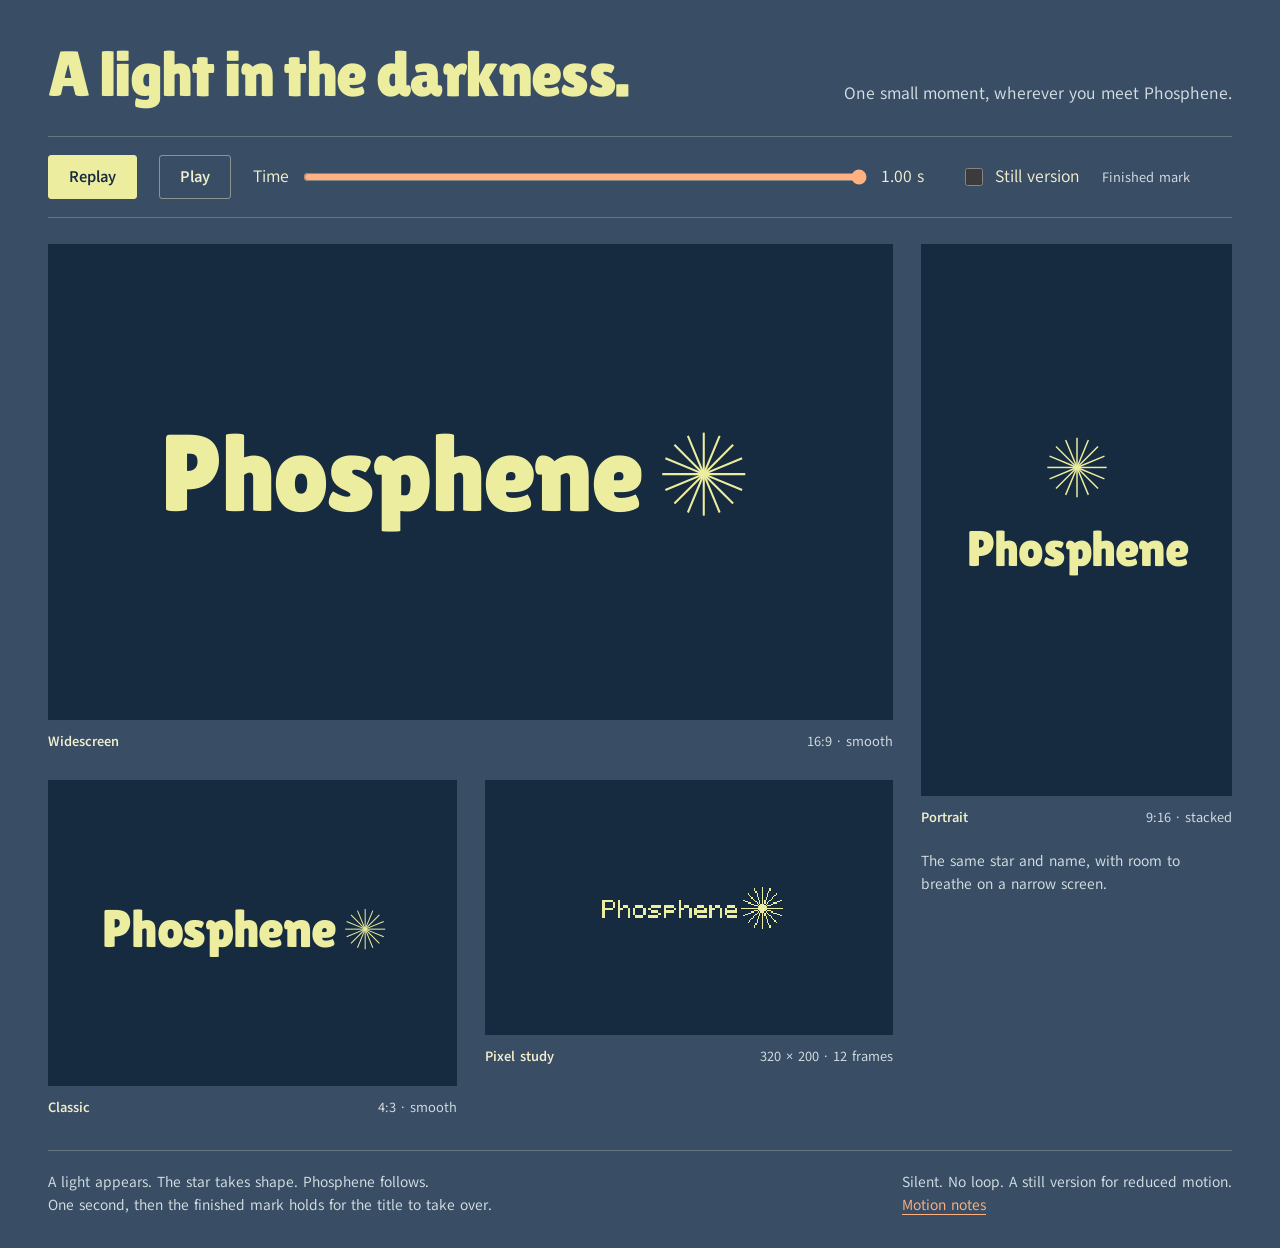
==== prototypes/ident/index.html @ 21cc8f66 "Preview the Phosphene ident across screen shapes" ====
<!doctype html>
<html lang="en"><head><meta charset="utf-8"><meta name="viewport" content="width=device-width, initial-scale=1"><meta name="robots" content="noindex"><title>Phosphene — a light in the darkness</title><link rel="icon" href="../../public/assets/favicon.svg" type="image/svg+xml"><link rel="stylesheet" href="ident.css"><script src="ident.js" defer></script></head>
<body><main>
<header><h1>A light in the darkness.</h1><p>One small moment, wherever you meet Phosphene.</p></header>
<div class="controls" hidden>
<button id="replay" type="button">Replay</button><button id="pause" class="secondary" type="button">Play</button>
<label class="scrubber" for="timeline"><span>Time</span><input id="timeline" type="range" min="0" max="1000" step="10" value="1000"><output id="time" for="timeline">1.00 s</output></label>
<label class="still-control"><input id="still" type="checkbox">Still version</label><span id="status" class="status" role="status">Ready</span></div>
<div class="board">
<figure class="widescreen"><div class="stage"><svg class="ident" viewBox="0 0 520 200" role="img" aria-label="Phosphene"><g transform="translate(449 94) scale(2.1)"><circle class="seed" r="1.8"/><g class="rays"><line x1="0" y1="0" x2="16.000" y2="0.000" pathLength="1"/><line x1="0" y1="0" x2="14.782" y2="6.123" pathLength="1"/><line x1="0" y1="0" x2="11.314" y2="11.314" pathLength="1"/><line x1="0" y1="0" x2="6.123" y2="14.782" pathLength="1"/><line x1="0" y1="0" x2="0.000" y2="16.000" pathLength="1"/><line x1="0" y1="0" x2="-6.123" y2="14.782" pathLength="1"/><line x1="0" y1="0" x2="-11.314" y2="11.314" pathLength="1"/><line x1="0" y1="0" x2="-14.782" y2="6.123" pathLength="1"/><line x1="0" y1="0" x2="-16.000" y2="0.000" pathLength="1"/><line x1="0" y1="0" x2="-14.782" y2="-6.123" pathLength="1"/><line x1="0" y1="0" x2="-11.314" y2="-11.314" pathLength="1"/><line x1="0" y1="0" x2="-6.123" y2="-14.782" pathLength="1"/><line x1="0" y1="0" x2="-0.000" y2="-16.000" pathLength="1"/><line x1="0" y1="0" x2="6.123" y2="-14.782" pathLength="1"/><line x1="0" y1="0" x2="11.314" y2="-11.314" pathLength="1"/><line x1="0" y1="0" x2="14.782" y2="-6.123" pathLength="1"/></g></g><text class="ident-name" x="204" y="124" font-size="88" text-anchor="middle">Phosphene</text></svg></div><figcaption><strong>Widescreen</strong><span>16:9 · smooth</span></figcaption></figure>
<figure class="portrait"><div class="stage"><svg class="ident" viewBox="0 0 320 260" role="img" aria-label="Phosphene"><g transform="translate(160 66) scale(2.25)"><circle class="seed" r="1.8"/><g class="rays"><line x1="0" y1="0" x2="16.000" y2="0.000" pathLength="1"/><line x1="0" y1="0" x2="14.782" y2="6.123" pathLength="1"/><line x1="0" y1="0" x2="11.314" y2="11.314" pathLength="1"/><line x1="0" y1="0" x2="6.123" y2="14.782" pathLength="1"/><line x1="0" y1="0" x2="0.000" y2="16.000" pathLength="1"/><line x1="0" y1="0" x2="-6.123" y2="14.782" pathLength="1"/><line x1="0" y1="0" x2="-11.314" y2="11.314" pathLength="1"/><line x1="0" y1="0" x2="-14.782" y2="6.123" pathLength="1"/><line x1="0" y1="0" x2="-16.000" y2="0.000" pathLength="1"/><line x1="0" y1="0" x2="-14.782" y2="-6.123" pathLength="1"/><line x1="0" y1="0" x2="-11.314" y2="-11.314" pathLength="1"/><line x1="0" y1="0" x2="-6.123" y2="-14.782" pathLength="1"/><line x1="0" y1="0" x2="-0.000" y2="-16.000" pathLength="1"/><line x1="0" y1="0" x2="6.123" y2="-14.782" pathLength="1"/><line x1="0" y1="0" x2="11.314" y2="-11.314" pathLength="1"/><line x1="0" y1="0" x2="14.782" y2="-6.123" pathLength="1"/></g></g><text class="ident-name" x="160" y="186" font-size="61" text-anchor="middle">Phosphene</text></svg></div><figcaption><strong>Portrait</strong><span>9:16 · stacked</span></figcaption><p>The same star and name, with room to breathe on a narrow screen.</p></figure>
<figure class="classic"><div class="stage"><svg class="ident" viewBox="0 0 520 200" role="img" aria-label="Phosphene"><g transform="translate(449 94) scale(2.1)"><circle class="seed" r="1.8"/><g class="rays"><line x1="0" y1="0" x2="16.000" y2="0.000" pathLength="1"/><line x1="0" y1="0" x2="14.782" y2="6.123" pathLength="1"/><line x1="0" y1="0" x2="11.314" y2="11.314" pathLength="1"/><line x1="0" y1="0" x2="6.123" y2="14.782" pathLength="1"/><line x1="0" y1="0" x2="0.000" y2="16.000" pathLength="1"/><line x1="0" y1="0" x2="-6.123" y2="14.782" pathLength="1"/><line x1="0" y1="0" x2="-11.314" y2="11.314" pathLength="1"/><line x1="0" y1="0" x2="-14.782" y2="6.123" pathLength="1"/><line x1="0" y1="0" x2="-16.000" y2="0.000" pathLength="1"/><line x1="0" y1="0" x2="-14.782" y2="-6.123" pathLength="1"/><line x1="0" y1="0" x2="-11.314" y2="-11.314" pathLength="1"/><line x1="0" y1="0" x2="-6.123" y2="-14.782" pathLength="1"/><line x1="0" y1="0" x2="-0.000" y2="-16.000" pathLength="1"/><line x1="0" y1="0" x2="6.123" y2="-14.782" pathLength="1"/><line x1="0" y1="0" x2="11.314" y2="-11.314" pathLength="1"/><line x1="0" y1="0" x2="14.782" y2="-6.123" pathLength="1"/></g></g><text class="ident-name" x="204" y="124" font-size="88" text-anchor="middle">Phosphene</text></svg></div><figcaption><strong>Classic</strong><span>4:3 · smooth</span></figcaption></figure>
<figure class="pixel"><div class="stage"><svg class="pixel-fallback" viewBox="0 0 320 200" role="img" aria-label="Phosphene, pixel lettering study"><g fill="#eced9f"><rect x="92" y="94" width="2" height="2"/><rect x="94" y="94" width="2" height="2"/><rect x="96" y="94" width="2" height="2"/><rect x="98" y="94" width="2" height="2"/><rect x="92" y="96" width="2" height="2"/><rect x="100" y="96" width="2" height="2"/><rect x="92" y="98" width="2" height="2"/><rect x="100" y="98" width="2" height="2"/><rect x="92" y="100" width="2" height="2"/><rect x="94" y="100" width="2" height="2"/><rect x="96" y="100" width="2" height="2"/><rect x="98" y="100" width="2" height="2"/><rect x="92" y="102" width="2" height="2"/><rect x="92" y="104" width="2" height="2"/><rect x="92" y="106" width="2" height="2"/><rect x="104" y="94" width="2" height="2"/><rect x="104" y="96" width="2" height="2"/><rect x="104" y="98" width="2" height="2"/><rect x="108" y="98" width="2" height="2"/><rect x="110" y="98" width="2" height="2"/><rect x="104" y="100" width="2" height="2"/><rect x="106" y="100" width="2" height="2"/><rect x="112" y="100" width="2" height="2"/><rect x="104" y="102" width="2" height="2"/><rect x="112" y="102" width="2" height="2"/><rect x="104" y="104" width="2" height="2"/><rect x="112" y="104" width="2" height="2"/><rect x="104" y="106" width="2" height="2"/><rect x="112" y="106" width="2" height="2"/><rect x="118" y="98" width="2" height="2"/><rect x="120" y="98" width="2" height="2"/><rect x="122" y="98" width="2" height="2"/><rect x="116" y="100" width="2" height="2"/><rect x="124" y="100" width="2" height="2"/><rect x="116" y="102" width="2" height="2"/><rect x="124" y="102" width="2" height="2"/><rect x="116" y="104" width="2" height="2"/><rect x="124" y="104" width="2" height="2"/><rect x="118" y="106" width="2" height="2"/><rect x="120" y="106" width="2" height="2"/><rect x="122" y="106" width="2" height="2"/><rect x="130" y="98" width="2" height="2"/><rect x="132" y="98" width="2" height="2"/><rect x="134" y="98" width="2" height="2"/><rect x="136" y="98" width="2" height="2"/><rect x="128" y="100" width="2" height="2"/><rect x="130" y="102" width="2" height="2"/><rect x="132" y="102" width="2" height="2"/><rect x="134" y="102" width="2" height="2"/><rect x="136" y="104" width="2" height="2"/><rect x="128" y="106" width="2" height="2"/><rect x="130" y="106" width="2" height="2"/><rect x="132" y="106" width="2" height="2"/><rect x="134" y="106" width="2" height="2"/><rect x="140" y="98" width="2" height="2"/><rect x="142" y="98" width="2" height="2"/><rect x="144" y="98" width="2" height="2"/><rect x="146" y="98" width="2" height="2"/><rect x="140" y="100" width="2" height="2"/><rect x="148" y="100" width="2" height="2"/><rect x="140" y="102" width="2" height="2"/><rect x="142" y="102" width="2" height="2"/><rect x="144" y="102" width="2" height="2"/><rect x="146" y="102" width="2" height="2"/><rect x="140" y="104" width="2" height="2"/><rect x="140" y="106" width="2" height="2"/><rect x="152" y="94" width="2" height="2"/><rect x="152" y="96" width="2" height="2"/><rect x="152" y="98" width="2" height="2"/><rect x="156" y="98" width="2" height="2"/><rect x="158" y="98" width="2" height="2"/><rect x="152" y="100" width="2" height="2"/><rect x="154" y="100" width="2" height="2"/><rect x="160" y="100" width="2" height="2"/><rect x="152" y="102" width="2" height="2"/><rect x="160" y="102" width="2" height="2"/><rect x="152" y="104" width="2" height="2"/><rect x="160" y="104" width="2" height="2"/><rect x="152" y="106" width="2" height="2"/><rect x="160" y="106" width="2" height="2"/><rect x="166" y="98" width="2" height="2"/><rect x="168" y="98" width="2" height="2"/><rect x="170" y="98" width="2" height="2"/><rect x="164" y="100" width="2" height="2"/><rect x="172" y="100" width="2" height="2"/><rect x="164" y="102" width="2" height="2"/><rect x="166" y="102" width="2" height="2"/><rect x="168" y="102" width="2" height="2"/><rect x="170" y="102" width="2" height="2"/><rect x="172" y="102" width="2" height="2"/><rect x="164" y="104" width="2" height="2"/><rect x="166" y="106" width="2" height="2"/><rect x="168" y="106" width="2" height="2"/><rect x="170" y="106" width="2" height="2"/><rect x="172" y="106" width="2" height="2"/><rect x="176" y="98" width="2" height="2"/><rect x="180" y="98" width="2" height="2"/><rect x="182" y="98" width="2" height="2"/><rect x="176" y="100" width="2" height="2"/><rect x="178" y="100" width="2" height="2"/><rect x="184" y="100" width="2" height="2"/><rect x="176" y="102" width="2" height="2"/><rect x="184" y="102" width="2" height="2"/><rect x="176" y="104" width="2" height="2"/><rect x="184" y="104" width="2" height="2"/><rect x="176" y="106" width="2" height="2"/><rect x="184" y="106" width="2" height="2"/><rect x="190" y="98" width="2" height="2"/><rect x="192" y="98" width="2" height="2"/><rect x="194" y="98" width="2" height="2"/><rect x="188" y="100" width="2" height="2"/><rect x="196" y="100" width="2" height="2"/><rect x="188" y="102" width="2" height="2"/><rect x="190" y="102" width="2" height="2"/><rect x="192" y="102" width="2" height="2"/><rect x="194" y="102" width="2" height="2"/><rect x="196" y="102" width="2" height="2"/><rect x="188" y="104" width="2" height="2"/><rect x="190" y="106" width="2" height="2"/><rect x="192" y="106" width="2" height="2"/><rect x="194" y="106" width="2" height="2"/><rect x="196" y="106" width="2" height="2"/></g><g transform="translate(217 100)" stroke="#eced9f"><line x1="0" y1="0" x2="16.000" y2="0.000" pathLength="1"/><line x1="0" y1="0" x2="14.782" y2="6.123" pathLength="1"/><line x1="0" y1="0" x2="11.314" y2="11.314" pathLength="1"/><line x1="0" y1="0" x2="6.123" y2="14.782" pathLength="1"/><line x1="0" y1="0" x2="0.000" y2="16.000" pathLength="1"/><line x1="0" y1="0" x2="-6.123" y2="14.782" pathLength="1"/><line x1="0" y1="0" x2="-11.314" y2="11.314" pathLength="1"/><line x1="0" y1="0" x2="-14.782" y2="6.123" pathLength="1"/><line x1="0" y1="0" x2="-16.000" y2="0.000" pathLength="1"/><line x1="0" y1="0" x2="-14.782" y2="-6.123" pathLength="1"/><line x1="0" y1="0" x2="-11.314" y2="-11.314" pathLength="1"/><line x1="0" y1="0" x2="-6.123" y2="-14.782" pathLength="1"/><line x1="0" y1="0" x2="-0.000" y2="-16.000" pathLength="1"/><line x1="0" y1="0" x2="6.123" y2="-14.782" pathLength="1"/><line x1="0" y1="0" x2="11.314" y2="-11.314" pathLength="1"/><line x1="0" y1="0" x2="14.782" y2="-6.123" pathLength="1"/></g></svg><canvas id="pixel" width="320" height="200" role="img" aria-label="Phosphene, pixel animation study" hidden></canvas></div><figcaption><strong>Pixel study</strong><span>320 × 200 · 12 frames</span></figcaption></figure>
</div>
<footer><p>A light appears. The star takes shape. Phosphene follows.<br>One second, then the finished mark holds for the title to take over.</p><p>Silent. No loop. A still version for reduced motion.<br><a href="README.md">Motion notes</a></p></footer>
</main></body></html>
---- prototypes/ident/ident.css ----
@font-face { font-family: Lilita; src: url('../../public/assets/fonts/LilitaOne-Regular.woff2') format('woff2'); font-display: swap; }
@font-face { font-family: Akatab; src: url('../../public/assets/fonts/Akatab-Regular.woff2') format('woff2'); font-display: swap; }
@font-face { font-family: Akatab; src: url('../../public/assets/fonts/Akatab-Bold.woff2') format('woff2'); font-weight: 700; font-display: swap; }
:root { color-scheme: dark; font: 17px/1.5 Akatab, sans-serif; background: #394e65; color: #f1efce; --citron: #eced9f; --ink: #162a40; --muted: #d6dfe3; scrollbar-color: #a3b1b8 #394e65; }
* { box-sizing: border-box; }
body { margin: 0; }
main { max-width: 1480px; margin: auto; padding: 42px 48px 32px; }
::selection { color: var(--ink); background: var(--citron); }
:focus-visible { outline: 3px solid #ffb181; outline-offset: 5px; }
[hidden] { display: none !important; }
header { display: flex; justify-content: space-between; align-items: end; gap: 32px; margin-bottom: 30px; }
h1 { font: clamp(38px, 5vw, 66px)/1 Lilita, sans-serif; letter-spacing: -.025em; color: var(--citron); margin: 0; }
header p { max-width: 390px; margin: 0; color: var(--muted); }
.controls { display: flex; flex-wrap: wrap; align-items: center; gap: 12px 22px; padding: 16px 0; border-block: 1px solid #f1efce40; margin-bottom: 26px; }
button { font: 700 16px Akatab, sans-serif; color: var(--ink); background: var(--citron); border: 1px solid var(--citron); border-radius: 3px; padding: 10px 20px; min-height: 44px; cursor: pointer; }
button.secondary { background: transparent; color: #f1efce; border-color: #f1efce70; }
button:hover { background: #f1efce; color: var(--ink); }
button:disabled { opacity: .55; cursor: default; }
.scrubber { display: flex; align-items: center; gap: 12px; flex: 1 1 220px; }
input { accent-color: #ffb181; }
input[type=range] { width: 100%; min-width: 80px; min-height: 44px; cursor: pointer; }
output { min-width: 58px; font-variant-numeric: tabular-nums; }
.still-control { display: flex; align-items: center; gap: 9px; min-height: 44px; cursor: pointer; }
.still-control input { width: 18px; height: 18px; }
.status { color: var(--muted); min-width: 130px; font-size: 14px; }
.board { display: grid; grid-template-columns: 1fr 1fr .76fr; gap: 28px; align-items: start; }
figure { margin: 0; min-width: 0; }
.widescreen { grid-column: 1 / 3; }
.portrait { grid-column: 3; grid-row: 1 / 3; }
.stage { display: grid; place-items: center; position: relative; background: var(--ink); overflow: hidden; aspect-ratio: 16/9; }
.portrait .stage { aspect-ratio: 9/16; }
.classic .stage { aspect-ratio: 4/3; }
.pixel .stage { aspect-ratio: 8/5; }
.ident { width: 76%; max-height: 70%; color: var(--citron); overflow: visible; }
.portrait .ident { width: 85%; }
.ident text { font-family: Lilita, sans-serif; fill: currentColor; letter-spacing: -.025em; }
.rays { fill: none; stroke: currentColor; stroke-width: .8; }
.seed { fill: currentColor; opacity: 0; }
canvas, .pixel-fallback { display: block; width: 100%; height: 100%; image-rendering: pixelated; }
figcaption { display: flex; justify-content: space-between; gap: 14px; padding-top: 11px; font-size: 14px; color: var(--muted); }
figcaption strong { color: #f1efce; font-weight: 700; }
.portrait p { font-size: 15px; color: var(--muted); margin: 22px 0 0; }
footer { border-top: 1px solid #f1efce40; margin-top: 32px; padding-top: 20px; display: flex; justify-content: space-between; gap: 28px; color: var(--muted); font-size: 15px; }
footer p { max-width: 65ch; margin: 0; }
footer a { color: #ffb181; text-underline-offset: .25em; }
@media (max-width: 850px) { main { padding: 28px 24px; } header { display: block; } header p { margin-top: 16px; } .board { gap: 24px; grid-template-columns: 1fr 1fr; } .widescreen { grid-column: 1; } .portrait { grid-column: 2; grid-row: 1 / 3; } .classic { grid-column: 1; } .pixel { grid-column: 1 / 3; max-width: 480px; width: 100%; } footer { display: block; } footer p + p { margin-top: 12px; } }
@media (max-width: 520px) { main { padding: 26px 20px; } .board { grid-template-columns: 1fr; gap: 30px; } .board figure { grid-column: auto; grid-row: auto; } .portrait { max-width: 280px; width: 100%; justify-self: center; } .controls { gap: 10px 16px; } .scrubber { flex-basis: 100%; } .status { min-width: 0; } }
@media (prefers-reduced-motion: reduce) { *, *::before, *::after { scroll-behavior: auto !important; } }
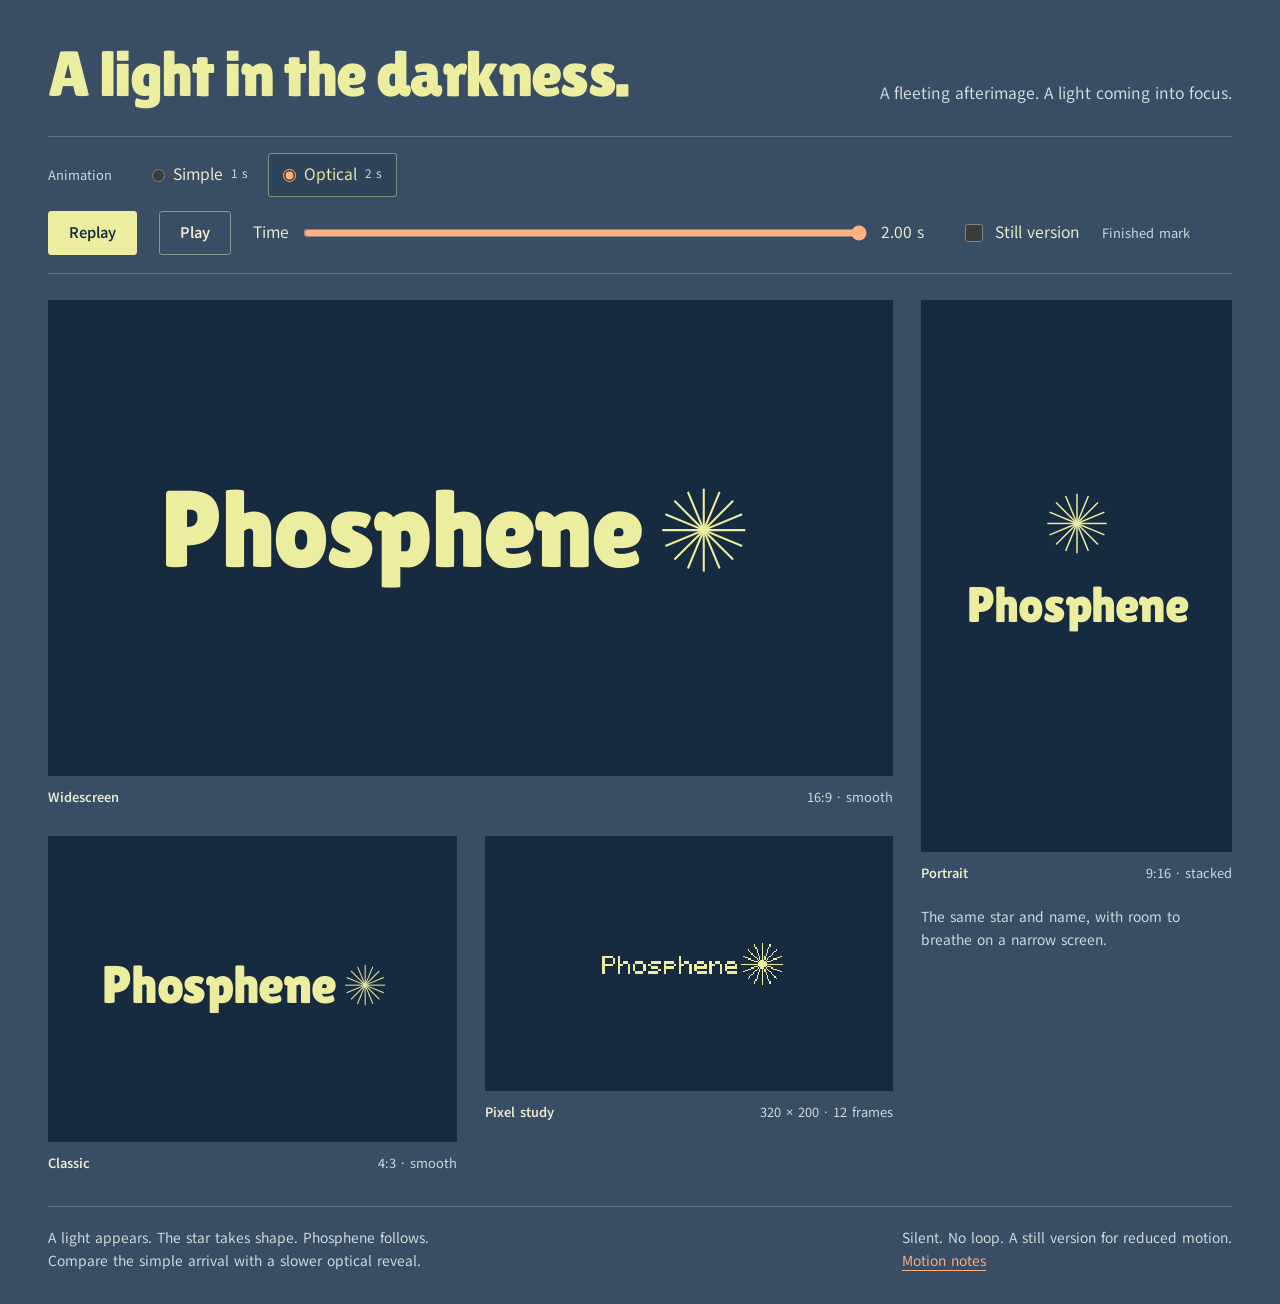
==== commit 7a2e1559: "Add an optical light reveal to the Phosphene ident" ====
--- a/prototypes/ident/index.html
+++ b/prototypes/ident/index.html
@@ -1,10 +1,11 @@
 <!doctype html>
 <html lang="en"><head><meta charset="utf-8"><meta name="viewport" content="width=device-width, initial-scale=1"><meta name="robots" content="noindex"><title>Phosphene — a light in the darkness</title><link rel="icon" href="../../public/assets/favicon.svg" type="image/svg+xml"><link rel="stylesheet" href="ident.css"><script src="ident.js" defer></script></head>
 <body><main>
-<header><h1>A light in the darkness.</h1><p>One small moment, wherever you meet Phosphene.</p></header>
+<header><h1>A light in the darkness.</h1><p>A fleeting afterimage. A light coming into focus.</p></header>
 <div class="controls" hidden>
+<fieldset class="variants"><legend>Animation</legend><label><input type="radio" name="variant" value="simple">Simple <small>1 s</small></label><label><input type="radio" name="variant" value="optical" checked>Optical <small>2 s</small></label></fieldset>
 <button id="replay" type="button">Replay</button><button id="pause" class="secondary" type="button">Play</button>
-<label class="scrubber" for="timeline"><span>Time</span><input id="timeline" type="range" min="0" max="1000" step="10" value="1000"><output id="time" for="timeline">1.00 s</output></label>
+<label class="scrubber" for="timeline"><span>Time</span><input id="timeline" type="range" min="0" max="2000" step="10" value="2000"><output id="time" for="timeline">2.00 s</output></label>
 <label class="still-control"><input id="still" type="checkbox">Still version</label><span id="status" class="status" role="status">Ready</span></div>
 <div class="board">
 <figure class="widescreen"><div class="stage"><svg class="ident" viewBox="0 0 520 200" role="img" aria-label="Phosphene"><g transform="translate(449 94) scale(2.1)"><circle class="seed" r="1.8"/><g class="rays"><line x1="0" y1="0" x2="16.000" y2="0.000" pathLength="1"/><line x1="0" y1="0" x2="14.782" y2="6.123" pathLength="1"/><line x1="0" y1="0" x2="11.314" y2="11.314" pathLength="1"/><line x1="0" y1="0" x2="6.123" y2="14.782" pathLength="1"/><line x1="0" y1="0" x2="0.000" y2="16.000" pathLength="1"/><line x1="0" y1="0" x2="-6.123" y2="14.782" pathLength="1"/><line x1="0" y1="0" x2="-11.314" y2="11.314" pathLength="1"/><line x1="0" y1="0" x2="-14.782" y2="6.123" pathLength="1"/><line x1="0" y1="0" x2="-16.000" y2="0.000" pathLength="1"/><line x1="0" y1="0" x2="-14.782" y2="-6.123" pathLength="1"/><line x1="0" y1="0" x2="-11.314" y2="-11.314" pathLength="1"/><line x1="0" y1="0" x2="-6.123" y2="-14.782" pathLength="1"/><line x1="0" y1="0" x2="-0.000" y2="-16.000" pathLength="1"/><line x1="0" y1="0" x2="6.123" y2="-14.782" pathLength="1"/><line x1="0" y1="0" x2="11.314" y2="-11.314" pathLength="1"/><line x1="0" y1="0" x2="14.782" y2="-6.123" pathLength="1"/></g></g><text class="ident-name" x="204" y="124" font-size="88" text-anchor="middle">Phosphene</text></svg></div><figcaption><strong>Widescreen</strong><span>16:9 · smooth</span></figcaption></figure>
@@ -12,5 +13,5 @@
 <figure class="classic"><div class="stage"><svg class="ident" viewBox="0 0 520 200" role="img" aria-label="Phosphene"><g transform="translate(449 94) scale(2.1)"><circle class="seed" r="1.8"/><g class="rays"><line x1="0" y1="0" x2="16.000" y2="0.000" pathLength="1"/><line x1="0" y1="0" x2="14.782" y2="6.123" pathLength="1"/><line x1="0" y1="0" x2="11.314" y2="11.314" pathLength="1"/><line x1="0" y1="0" x2="6.123" y2="14.782" pathLength="1"/><line x1="0" y1="0" x2="0.000" y2="16.000" pathLength="1"/><line x1="0" y1="0" x2="-6.123" y2="14.782" pathLength="1"/><line x1="0" y1="0" x2="-11.314" y2="11.314" pathLength="1"/><line x1="0" y1="0" x2="-14.782" y2="6.123" pathLength="1"/><line x1="0" y1="0" x2="-16.000" y2="0.000" pathLength="1"/><line x1="0" y1="0" x2="-14.782" y2="-6.123" pathLength="1"/><line x1="0" y1="0" x2="-11.314" y2="-11.314" pathLength="1"/><line x1="0" y1="0" x2="-6.123" y2="-14.782" pathLength="1"/><line x1="0" y1="0" x2="-0.000" y2="-16.000" pathLength="1"/><line x1="0" y1="0" x2="6.123" y2="-14.782" pathLength="1"/><line x1="0" y1="0" x2="11.314" y2="-11.314" pathLength="1"/><line x1="0" y1="0" x2="14.782" y2="-6.123" pathLength="1"/></g></g><text class="ident-name" x="204" y="124" font-size="88" text-anchor="middle">Phosphene</text></svg></div><figcaption><strong>Classic</strong><span>4:3 · smooth</span></figcaption></figure>
 <figure class="pixel"><div class="stage"><svg class="pixel-fallback" viewBox="0 0 320 200" role="img" aria-label="Phosphene, pixel lettering study"><g fill="#eced9f"><rect x="92" y="94" width="2" height="2"/><rect x="94" y="94" width="2" height="2"/><rect x="96" y="94" width="2" height="2"/><rect x="98" y="94" width="2" height="2"/><rect x="92" y="96" width="2" height="2"/><rect x="100" y="96" width="2" height="2"/><rect x="92" y="98" width="2" height="2"/><rect x="100" y="98" width="2" height="2"/><rect x="92" y="100" width="2" height="2"/><rect x="94" y="100" width="2" height="2"/><rect x="96" y="100" width="2" height="2"/><rect x="98" y="100" width="2" height="2"/><rect x="92" y="102" width="2" height="2"/><rect x="92" y="104" width="2" height="2"/><rect x="92" y="106" width="2" height="2"/><rect x="104" y="94" width="2" height="2"/><rect x="104" y="96" width="2" height="2"/><rect x="104" y="98" width="2" height="2"/><rect x="108" y="98" width="2" height="2"/><rect x="110" y="98" width="2" height="2"/><rect x="104" y="100" width="2" height="2"/><rect x="106" y="100" width="2" height="2"/><rect x="112" y="100" width="2" height="2"/><rect x="104" y="102" width="2" height="2"/><rect x="112" y="102" width="2" height="2"/><rect x="104" y="104" width="2" height="2"/><rect x="112" y="104" width="2" height="2"/><rect x="104" y="106" width="2" height="2"/><rect x="112" y="106" width="2" height="2"/><rect x="118" y="98" width="2" height="2"/><rect x="120" y="98" width="2" height="2"/><rect x="122" y="98" width="2" height="2"/><rect x="116" y="100" width="2" height="2"/><rect x="124" y="100" width="2" height="2"/><rect x="116" y="102" width="2" height="2"/><rect x="124" y="102" width="2" height="2"/><rect x="116" y="104" width="2" height="2"/><rect x="124" y="104" width="2" height="2"/><rect x="118" y="106" width="2" height="2"/><rect x="120" y="106" width="2" height="2"/><rect x="122" y="106" width="2" height="2"/><rect x="130" y="98" width="2" height="2"/><rect x="132" y="98" width="2" height="2"/><rect x="134" y="98" width="2" height="2"/><rect x="136" y="98" width="2" height="2"/><rect x="128" y="100" width="2" height="2"/><rect x="130" y="102" width="2" height="2"/><rect x="132" y="102" width="2" height="2"/><rect x="134" y="102" width="2" height="2"/><rect x="136" y="104" width="2" height="2"/><rect x="128" y="106" width="2" height="2"/><rect x="130" y="106" width="2" height="2"/><rect x="132" y="106" width="2" height="2"/><rect x="134" y="106" width="2" height="2"/><rect x="140" y="98" width="2" height="2"/><rect x="142" y="98" width="2" height="2"/><rect x="144" y="98" width="2" height="2"/><rect x="146" y="98" width="2" height="2"/><rect x="140" y="100" width="2" height="2"/><rect x="148" y="100" width="2" height="2"/><rect x="140" y="102" width="2" height="2"/><rect x="142" y="102" width="2" height="2"/><rect x="144" y="102" width="2" height="2"/><rect x="146" y="102" width="2" height="2"/><rect x="140" y="104" width="2" height="2"/><rect x="140" y="106" width="2" height="2"/><rect x="152" y="94" width="2" height="2"/><rect x="152" y="96" width="2" height="2"/><rect x="152" y="98" width="2" height="2"/><rect x="156" y="98" width="2" height="2"/><rect x="158" y="98" width="2" height="2"/><rect x="152" y="100" width="2" height="2"/><rect x="154" y="100" width="2" height="2"/><rect x="160" y="100" width="2" height="2"/><rect x="152" y="102" width="2" height="2"/><rect x="160" y="102" width="2" height="2"/><rect x="152" y="104" width="2" height="2"/><rect x="160" y="104" width="2" height="2"/><rect x="152" y="106" width="2" height="2"/><rect x="160" y="106" width="2" height="2"/><rect x="166" y="98" width="2" height="2"/><rect x="168" y="98" width="2" height="2"/><rect x="170" y="98" width="2" height="2"/><rect x="164" y="100" width="2" height="2"/><rect x="172" y="100" width="2" height="2"/><rect x="164" y="102" width="2" height="2"/><rect x="166" y="102" width="2" height="2"/><rect x="168" y="102" width="2" height="2"/><rect x="170" y="102" width="2" height="2"/><rect x="172" y="102" width="2" height="2"/><rect x="164" y="104" width="2" height="2"/><rect x="166" y="106" width="2" height="2"/><rect x="168" y="106" width="2" height="2"/><rect x="170" y="106" width="2" height="2"/><rect x="172" y="106" width="2" height="2"/><rect x="176" y="98" width="2" height="2"/><rect x="180" y="98" width="2" height="2"/><rect x="182" y="98" width="2" height="2"/><rect x="176" y="100" width="2" height="2"/><rect x="178" y="100" width="2" height="2"/><rect x="184" y="100" width="2" height="2"/><rect x="176" y="102" width="2" height="2"/><rect x="184" y="102" width="2" height="2"/><rect x="176" y="104" width="2" height="2"/><rect x="184" y="104" width="2" height="2"/><rect x="176" y="106" width="2" height="2"/><rect x="184" y="106" width="2" height="2"/><rect x="190" y="98" width="2" height="2"/><rect x="192" y="98" width="2" height="2"/><rect x="194" y="98" width="2" height="2"/><rect x="188" y="100" width="2" height="2"/><rect x="196" y="100" width="2" height="2"/><rect x="188" y="102" width="2" height="2"/><rect x="190" y="102" width="2" height="2"/><rect x="192" y="102" width="2" height="2"/><rect x="194" y="102" width="2" height="2"/><rect x="196" y="102" width="2" height="2"/><rect x="188" y="104" width="2" height="2"/><rect x="190" y="106" width="2" height="2"/><rect x="192" y="106" width="2" height="2"/><rect x="194" y="106" width="2" height="2"/><rect x="196" y="106" width="2" height="2"/></g><g transform="translate(217 100)" stroke="#eced9f"><line x1="0" y1="0" x2="16.000" y2="0.000" pathLength="1"/><line x1="0" y1="0" x2="14.782" y2="6.123" pathLength="1"/><line x1="0" y1="0" x2="11.314" y2="11.314" pathLength="1"/><line x1="0" y1="0" x2="6.123" y2="14.782" pathLength="1"/><line x1="0" y1="0" x2="0.000" y2="16.000" pathLength="1"/><line x1="0" y1="0" x2="-6.123" y2="14.782" pathLength="1"/><line x1="0" y1="0" x2="-11.314" y2="11.314" pathLength="1"/><line x1="0" y1="0" x2="-14.782" y2="6.123" pathLength="1"/><line x1="0" y1="0" x2="-16.000" y2="0.000" pathLength="1"/><line x1="0" y1="0" x2="-14.782" y2="-6.123" pathLength="1"/><line x1="0" y1="0" x2="-11.314" y2="-11.314" pathLength="1"/><line x1="0" y1="0" x2="-6.123" y2="-14.782" pathLength="1"/><line x1="0" y1="0" x2="-0.000" y2="-16.000" pathLength="1"/><line x1="0" y1="0" x2="6.123" y2="-14.782" pathLength="1"/><line x1="0" y1="0" x2="11.314" y2="-11.314" pathLength="1"/><line x1="0" y1="0" x2="14.782" y2="-6.123" pathLength="1"/></g></svg><canvas id="pixel" width="320" height="200" role="img" aria-label="Phosphene, pixel animation study" hidden></canvas></div><figcaption><strong>Pixel study</strong><span>320 × 200 · 12 frames</span></figcaption></figure>
 </div>
-<footer><p>A light appears. The star takes shape. Phosphene follows.<br>One second, then the finished mark holds for the title to take over.</p><p>Silent. No loop. A still version for reduced motion.<br><a href="README.md">Motion notes</a></p></footer>
+<footer><p>A light appears. The star takes shape. Phosphene follows.<br>Compare the simple arrival with a slower optical reveal.</p><p>Silent. No loop. A still version for reduced motion.<br><a href="README.md">Motion notes</a></p></footer>
 </main></body></html>
--- a/prototypes/ident/ident.css
+++ b/prototypes/ident/ident.css
@@ -46,3 +46,13 @@
 @media (max-width: 850px) { main { padding: 28px 24px; } header { display: block; } header p { margin-top: 16px; } .board { gap: 24px; grid-template-columns: 1fr 1fr; } .widescreen { grid-column: 1; } .portrait { grid-column: 2; grid-row: 1 / 3; } .classic { grid-column: 1; } .pixel { grid-column: 1 / 3; max-width: 480px; width: 100%; } footer { display: block; } footer p + p { margin-top: 12px; } }
 @media (max-width: 520px) { main { padding: 26px 20px; } .board { grid-template-columns: 1fr; gap: 30px; } .board figure { grid-column: auto; grid-row: auto; } .portrait { max-width: 280px; width: 100%; justify-self: center; } .controls { gap: 10px 16px; } .scrubber { flex-basis: 100%; } .status { min-width: 0; } }
 @media (prefers-reduced-motion: reduce) { *, *::before, *::after { scroll-behavior: auto !important; } }
+
+.variants { display: flex; gap: 5px; padding: 0; border: 0; margin: 0; flex: 1 0 100%; align-items: center; }
+.variants legend { float: left; margin-right: 20px; padding: 0; color: var(--muted); font-size: 14px; }
+.variants label { display: flex; align-items: center; gap: 8px; padding: 8px 14px; min-height: 44px; cursor: pointer; border: 1px solid transparent; border-radius: 3px; }
+.variants label:has(input:checked) { border-color: #eced9f70; background: #162a4040; color: var(--citron); }
+.variants small { font-size: 13px; color: var(--muted); }
+.variants input { margin: 0; }
+.optical-layer { pointer-events: none; opacity: 0; }
+@media (max-width: 520px) { .variants legend { margin-right: 8px; } .variants label { padding-inline: 8px; } }
+@media (max-width: 520px) { .variants legend { float: none; width: 100%; margin: 0 0 8px; } .variants label { white-space: nowrap; } }
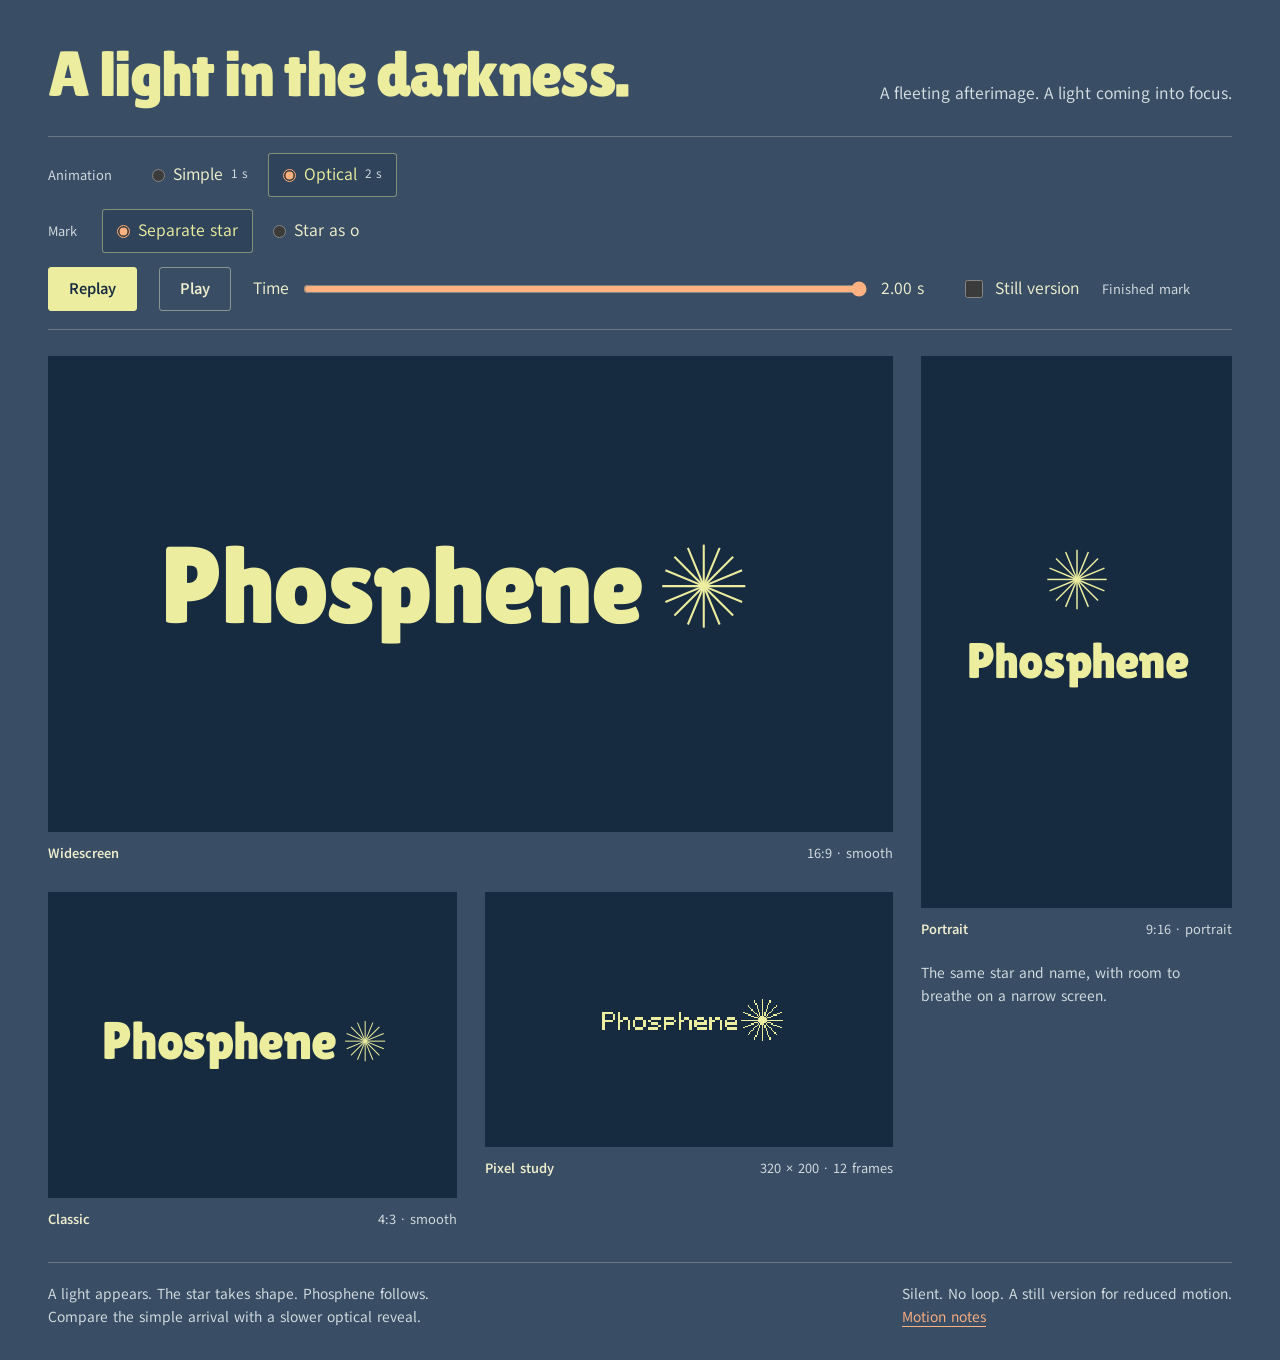
==== commit 5cc74ed4: "Preview the Phosphene star inside its wordmark" ====
--- a/prototypes/ident/index.html
+++ b/prototypes/ident/index.html
@@ -4,12 +4,13 @@
 <header><h1>A light in the darkness.</h1><p>A fleeting afterimage. A light coming into focus.</p></header>
 <div class="controls" hidden>
 <fieldset class="variants"><legend>Animation</legend><label><input type="radio" name="variant" value="simple">Simple <small>1 s</small></label><label><input type="radio" name="variant" value="optical" checked>Optical <small>2 s</small></label></fieldset>
+<fieldset class="variants treatments"><legend>Mark</legend><label><input type="radio" name="treatment" value="beside" checked>Separate star</label><label><input type="radio" name="treatment" value="letter">Star as o</label></fieldset>
 <button id="replay" type="button">Replay</button><button id="pause" class="secondary" type="button">Play</button>
 <label class="scrubber" for="timeline"><span>Time</span><input id="timeline" type="range" min="0" max="2000" step="10" value="2000"><output id="time" for="timeline">2.00 s</output></label>
 <label class="still-control"><input id="still" type="checkbox">Still version</label><span id="status" class="status" role="status">Ready</span></div>
 <div class="board">
 <figure class="widescreen"><div class="stage"><svg class="ident" viewBox="0 0 520 200" role="img" aria-label="Phosphene"><g transform="translate(449 94) scale(2.1)"><circle class="seed" r="1.8"/><g class="rays"><line x1="0" y1="0" x2="16.000" y2="0.000" pathLength="1"/><line x1="0" y1="0" x2="14.782" y2="6.123" pathLength="1"/><line x1="0" y1="0" x2="11.314" y2="11.314" pathLength="1"/><line x1="0" y1="0" x2="6.123" y2="14.782" pathLength="1"/><line x1="0" y1="0" x2="0.000" y2="16.000" pathLength="1"/><line x1="0" y1="0" x2="-6.123" y2="14.782" pathLength="1"/><line x1="0" y1="0" x2="-11.314" y2="11.314" pathLength="1"/><line x1="0" y1="0" x2="-14.782" y2="6.123" pathLength="1"/><line x1="0" y1="0" x2="-16.000" y2="0.000" pathLength="1"/><line x1="0" y1="0" x2="-14.782" y2="-6.123" pathLength="1"/><line x1="0" y1="0" x2="-11.314" y2="-11.314" pathLength="1"/><line x1="0" y1="0" x2="-6.123" y2="-14.782" pathLength="1"/><line x1="0" y1="0" x2="-0.000" y2="-16.000" pathLength="1"/><line x1="0" y1="0" x2="6.123" y2="-14.782" pathLength="1"/><line x1="0" y1="0" x2="11.314" y2="-11.314" pathLength="1"/><line x1="0" y1="0" x2="14.782" y2="-6.123" pathLength="1"/></g></g><text class="ident-name" x="204" y="124" font-size="88" text-anchor="middle">Phosphene</text></svg></div><figcaption><strong>Widescreen</strong><span>16:9 · smooth</span></figcaption></figure>
-<figure class="portrait"><div class="stage"><svg class="ident" viewBox="0 0 320 260" role="img" aria-label="Phosphene"><g transform="translate(160 66) scale(2.25)"><circle class="seed" r="1.8"/><g class="rays"><line x1="0" y1="0" x2="16.000" y2="0.000" pathLength="1"/><line x1="0" y1="0" x2="14.782" y2="6.123" pathLength="1"/><line x1="0" y1="0" x2="11.314" y2="11.314" pathLength="1"/><line x1="0" y1="0" x2="6.123" y2="14.782" pathLength="1"/><line x1="0" y1="0" x2="0.000" y2="16.000" pathLength="1"/><line x1="0" y1="0" x2="-6.123" y2="14.782" pathLength="1"/><line x1="0" y1="0" x2="-11.314" y2="11.314" pathLength="1"/><line x1="0" y1="0" x2="-14.782" y2="6.123" pathLength="1"/><line x1="0" y1="0" x2="-16.000" y2="0.000" pathLength="1"/><line x1="0" y1="0" x2="-14.782" y2="-6.123" pathLength="1"/><line x1="0" y1="0" x2="-11.314" y2="-11.314" pathLength="1"/><line x1="0" y1="0" x2="-6.123" y2="-14.782" pathLength="1"/><line x1="0" y1="0" x2="-0.000" y2="-16.000" pathLength="1"/><line x1="0" y1="0" x2="6.123" y2="-14.782" pathLength="1"/><line x1="0" y1="0" x2="11.314" y2="-11.314" pathLength="1"/><line x1="0" y1="0" x2="14.782" y2="-6.123" pathLength="1"/></g></g><text class="ident-name" x="160" y="186" font-size="61" text-anchor="middle">Phosphene</text></svg></div><figcaption><strong>Portrait</strong><span>9:16 · stacked</span></figcaption><p>The same star and name, with room to breathe on a narrow screen.</p></figure>
+<figure class="portrait"><div class="stage"><svg class="ident" viewBox="0 0 320 260" role="img" aria-label="Phosphene"><g transform="translate(160 66) scale(2.25)"><circle class="seed" r="1.8"/><g class="rays"><line x1="0" y1="0" x2="16.000" y2="0.000" pathLength="1"/><line x1="0" y1="0" x2="14.782" y2="6.123" pathLength="1"/><line x1="0" y1="0" x2="11.314" y2="11.314" pathLength="1"/><line x1="0" y1="0" x2="6.123" y2="14.782" pathLength="1"/><line x1="0" y1="0" x2="0.000" y2="16.000" pathLength="1"/><line x1="0" y1="0" x2="-6.123" y2="14.782" pathLength="1"/><line x1="0" y1="0" x2="-11.314" y2="11.314" pathLength="1"/><line x1="0" y1="0" x2="-14.782" y2="6.123" pathLength="1"/><line x1="0" y1="0" x2="-16.000" y2="0.000" pathLength="1"/><line x1="0" y1="0" x2="-14.782" y2="-6.123" pathLength="1"/><line x1="0" y1="0" x2="-11.314" y2="-11.314" pathLength="1"/><line x1="0" y1="0" x2="-6.123" y2="-14.782" pathLength="1"/><line x1="0" y1="0" x2="-0.000" y2="-16.000" pathLength="1"/><line x1="0" y1="0" x2="6.123" y2="-14.782" pathLength="1"/><line x1="0" y1="0" x2="11.314" y2="-11.314" pathLength="1"/><line x1="0" y1="0" x2="14.782" y2="-6.123" pathLength="1"/></g></g><text class="ident-name" x="160" y="186" font-size="61" text-anchor="middle">Phosphene</text></svg></div><figcaption><strong>Portrait</strong><span>9:16 · portrait</span></figcaption><p>The same star and name, with room to breathe on a narrow screen.</p></figure>
 <figure class="classic"><div class="stage"><svg class="ident" viewBox="0 0 520 200" role="img" aria-label="Phosphene"><g transform="translate(449 94) scale(2.1)"><circle class="seed" r="1.8"/><g class="rays"><line x1="0" y1="0" x2="16.000" y2="0.000" pathLength="1"/><line x1="0" y1="0" x2="14.782" y2="6.123" pathLength="1"/><line x1="0" y1="0" x2="11.314" y2="11.314" pathLength="1"/><line x1="0" y1="0" x2="6.123" y2="14.782" pathLength="1"/><line x1="0" y1="0" x2="0.000" y2="16.000" pathLength="1"/><line x1="0" y1="0" x2="-6.123" y2="14.782" pathLength="1"/><line x1="0" y1="0" x2="-11.314" y2="11.314" pathLength="1"/><line x1="0" y1="0" x2="-14.782" y2="6.123" pathLength="1"/><line x1="0" y1="0" x2="-16.000" y2="0.000" pathLength="1"/><line x1="0" y1="0" x2="-14.782" y2="-6.123" pathLength="1"/><line x1="0" y1="0" x2="-11.314" y2="-11.314" pathLength="1"/><line x1="0" y1="0" x2="-6.123" y2="-14.782" pathLength="1"/><line x1="0" y1="0" x2="-0.000" y2="-16.000" pathLength="1"/><line x1="0" y1="0" x2="6.123" y2="-14.782" pathLength="1"/><line x1="0" y1="0" x2="11.314" y2="-11.314" pathLength="1"/><line x1="0" y1="0" x2="14.782" y2="-6.123" pathLength="1"/></g></g><text class="ident-name" x="204" y="124" font-size="88" text-anchor="middle">Phosphene</text></svg></div><figcaption><strong>Classic</strong><span>4:3 · smooth</span></figcaption></figure>
 <figure class="pixel"><div class="stage"><svg class="pixel-fallback" viewBox="0 0 320 200" role="img" aria-label="Phosphene, pixel lettering study"><g fill="#eced9f"><rect x="92" y="94" width="2" height="2"/><rect x="94" y="94" width="2" height="2"/><rect x="96" y="94" width="2" height="2"/><rect x="98" y="94" width="2" height="2"/><rect x="92" y="96" width="2" height="2"/><rect x="100" y="96" width="2" height="2"/><rect x="92" y="98" width="2" height="2"/><rect x="100" y="98" width="2" height="2"/><rect x="92" y="100" width="2" height="2"/><rect x="94" y="100" width="2" height="2"/><rect x="96" y="100" width="2" height="2"/><rect x="98" y="100" width="2" height="2"/><rect x="92" y="102" width="2" height="2"/><rect x="92" y="104" width="2" height="2"/><rect x="92" y="106" width="2" height="2"/><rect x="104" y="94" width="2" height="2"/><rect x="104" y="96" width="2" height="2"/><rect x="104" y="98" width="2" height="2"/><rect x="108" y="98" width="2" height="2"/><rect x="110" y="98" width="2" height="2"/><rect x="104" y="100" width="2" height="2"/><rect x="106" y="100" width="2" height="2"/><rect x="112" y="100" width="2" height="2"/><rect x="104" y="102" width="2" height="2"/><rect x="112" y="102" width="2" height="2"/><rect x="104" y="104" width="2" height="2"/><rect x="112" y="104" width="2" height="2"/><rect x="104" y="106" width="2" height="2"/><rect x="112" y="106" width="2" height="2"/><rect x="118" y="98" width="2" height="2"/><rect x="120" y="98" width="2" height="2"/><rect x="122" y="98" width="2" height="2"/><rect x="116" y="100" width="2" height="2"/><rect x="124" y="100" width="2" height="2"/><rect x="116" y="102" width="2" height="2"/><rect x="124" y="102" width="2" height="2"/><rect x="116" y="104" width="2" height="2"/><rect x="124" y="104" width="2" height="2"/><rect x="118" y="106" width="2" height="2"/><rect x="120" y="106" width="2" height="2"/><rect x="122" y="106" width="2" height="2"/><rect x="130" y="98" width="2" height="2"/><rect x="132" y="98" width="2" height="2"/><rect x="134" y="98" width="2" height="2"/><rect x="136" y="98" width="2" height="2"/><rect x="128" y="100" width="2" height="2"/><rect x="130" y="102" width="2" height="2"/><rect x="132" y="102" width="2" height="2"/><rect x="134" y="102" width="2" height="2"/><rect x="136" y="104" width="2" height="2"/><rect x="128" y="106" width="2" height="2"/><rect x="130" y="106" width="2" height="2"/><rect x="132" y="106" width="2" height="2"/><rect x="134" y="106" width="2" height="2"/><rect x="140" y="98" width="2" height="2"/><rect x="142" y="98" width="2" height="2"/><rect x="144" y="98" width="2" height="2"/><rect x="146" y="98" width="2" height="2"/><rect x="140" y="100" width="2" height="2"/><rect x="148" y="100" width="2" height="2"/><rect x="140" y="102" width="2" height="2"/><rect x="142" y="102" width="2" height="2"/><rect x="144" y="102" width="2" height="2"/><rect x="146" y="102" width="2" height="2"/><rect x="140" y="104" width="2" height="2"/><rect x="140" y="106" width="2" height="2"/><rect x="152" y="94" width="2" height="2"/><rect x="152" y="96" width="2" height="2"/><rect x="152" y="98" width="2" height="2"/><rect x="156" y="98" width="2" height="2"/><rect x="158" y="98" width="2" height="2"/><rect x="152" y="100" width="2" height="2"/><rect x="154" y="100" width="2" height="2"/><rect x="160" y="100" width="2" height="2"/><rect x="152" y="102" width="2" height="2"/><rect x="160" y="102" width="2" height="2"/><rect x="152" y="104" width="2" height="2"/><rect x="160" y="104" width="2" height="2"/><rect x="152" y="106" width="2" height="2"/><rect x="160" y="106" width="2" height="2"/><rect x="166" y="98" width="2" height="2"/><rect x="168" y="98" width="2" height="2"/><rect x="170" y="98" width="2" height="2"/><rect x="164" y="100" width="2" height="2"/><rect x="172" y="100" width="2" height="2"/><rect x="164" y="102" width="2" height="2"/><rect x="166" y="102" width="2" height="2"/><rect x="168" y="102" width="2" height="2"/><rect x="170" y="102" width="2" height="2"/><rect x="172" y="102" width="2" height="2"/><rect x="164" y="104" width="2" height="2"/><rect x="166" y="106" width="2" height="2"/><rect x="168" y="106" width="2" height="2"/><rect x="170" y="106" width="2" height="2"/><rect x="172" y="106" width="2" height="2"/><rect x="176" y="98" width="2" height="2"/><rect x="180" y="98" width="2" height="2"/><rect x="182" y="98" width="2" height="2"/><rect x="176" y="100" width="2" height="2"/><rect x="178" y="100" width="2" height="2"/><rect x="184" y="100" width="2" height="2"/><rect x="176" y="102" width="2" height="2"/><rect x="184" y="102" width="2" height="2"/><rect x="176" y="104" width="2" height="2"/><rect x="184" y="104" width="2" height="2"/><rect x="176" y="106" width="2" height="2"/><rect x="184" y="106" width="2" height="2"/><rect x="190" y="98" width="2" height="2"/><rect x="192" y="98" width="2" height="2"/><rect x="194" y="98" width="2" height="2"/><rect x="188" y="100" width="2" height="2"/><rect x="196" y="100" width="2" height="2"/><rect x="188" y="102" width="2" height="2"/><rect x="190" y="102" width="2" height="2"/><rect x="192" y="102" width="2" height="2"/><rect x="194" y="102" width="2" height="2"/><rect x="196" y="102" width="2" height="2"/><rect x="188" y="104" width="2" height="2"/><rect x="190" y="106" width="2" height="2"/><rect x="192" y="106" width="2" height="2"/><rect x="194" y="106" width="2" height="2"/><rect x="196" y="106" width="2" height="2"/></g><g transform="translate(217 100)" stroke="#eced9f"><line x1="0" y1="0" x2="16.000" y2="0.000" pathLength="1"/><line x1="0" y1="0" x2="14.782" y2="6.123" pathLength="1"/><line x1="0" y1="0" x2="11.314" y2="11.314" pathLength="1"/><line x1="0" y1="0" x2="6.123" y2="14.782" pathLength="1"/><line x1="0" y1="0" x2="0.000" y2="16.000" pathLength="1"/><line x1="0" y1="0" x2="-6.123" y2="14.782" pathLength="1"/><line x1="0" y1="0" x2="-11.314" y2="11.314" pathLength="1"/><line x1="0" y1="0" x2="-14.782" y2="6.123" pathLength="1"/><line x1="0" y1="0" x2="-16.000" y2="0.000" pathLength="1"/><line x1="0" y1="0" x2="-14.782" y2="-6.123" pathLength="1"/><line x1="0" y1="0" x2="-11.314" y2="-11.314" pathLength="1"/><line x1="0" y1="0" x2="-6.123" y2="-14.782" pathLength="1"/><line x1="0" y1="0" x2="-0.000" y2="-16.000" pathLength="1"/><line x1="0" y1="0" x2="6.123" y2="-14.782" pathLength="1"/><line x1="0" y1="0" x2="11.314" y2="-11.314" pathLength="1"/><line x1="0" y1="0" x2="14.782" y2="-6.123" pathLength="1"/></g></svg><canvas id="pixel" width="320" height="200" role="img" aria-label="Phosphene, pixel animation study" hidden></canvas></div><figcaption><strong>Pixel study</strong><span>320 × 200 · 12 frames</span></figcaption></figure>
 </div>
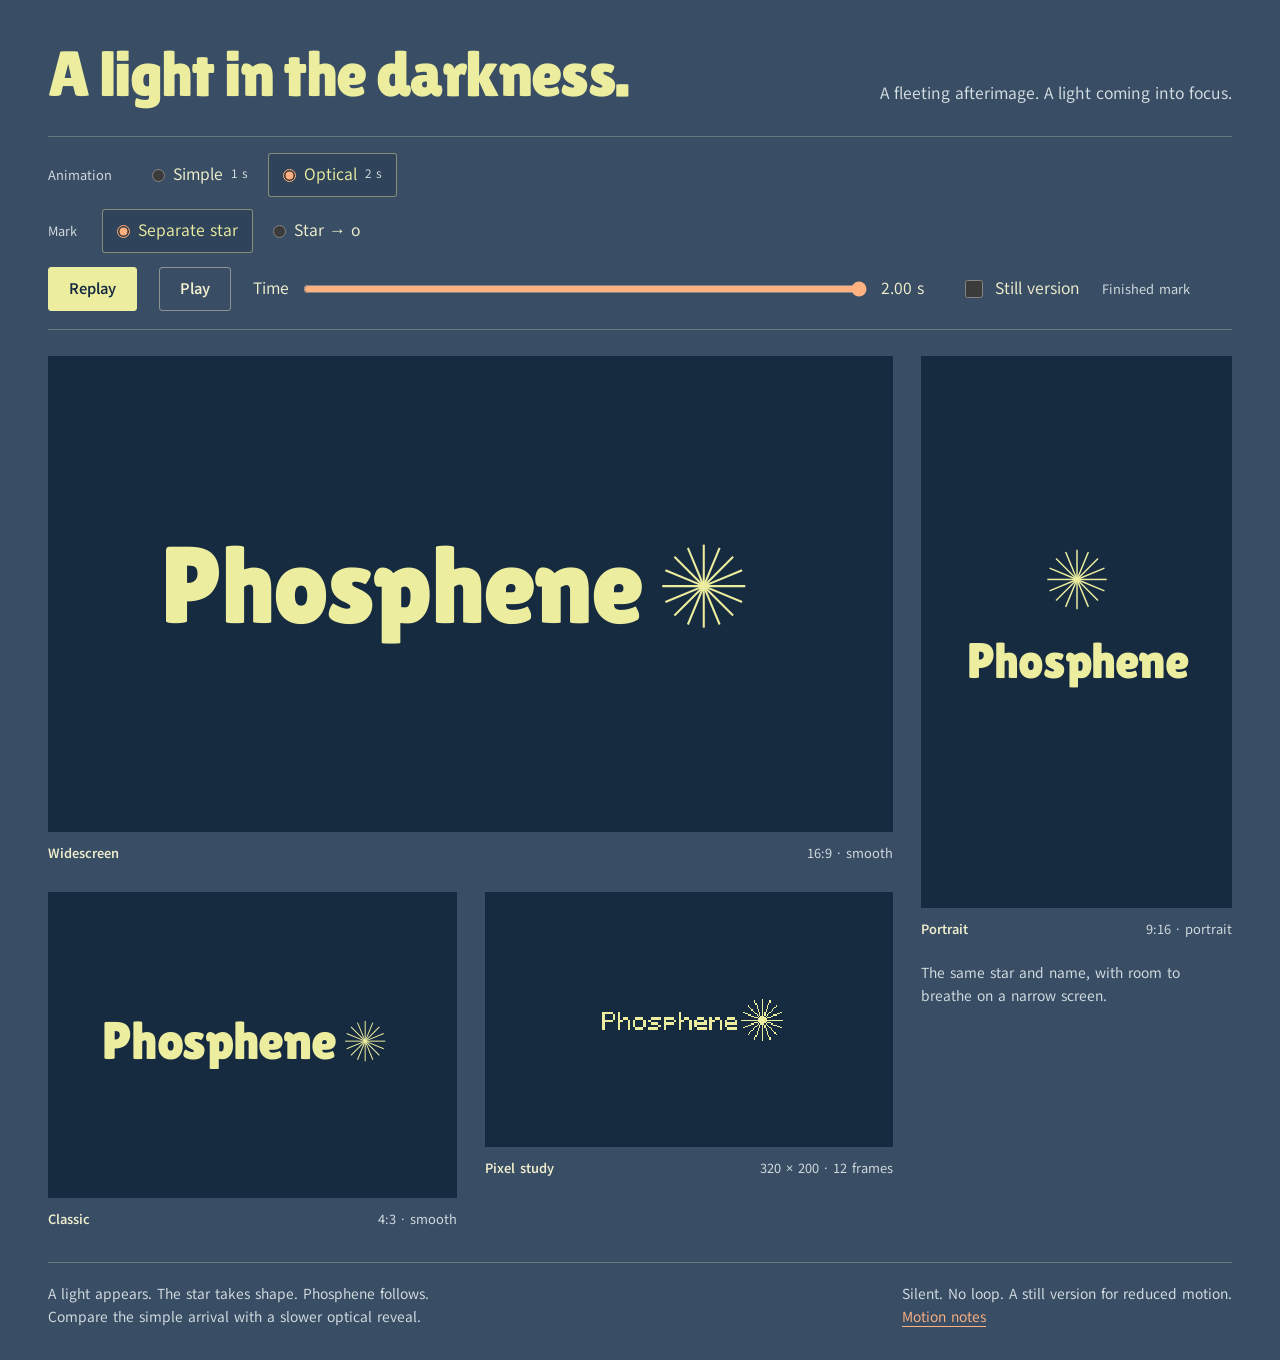
==== commit cfa69ac3: "Let the star resolve into Phosphene at every size" ====
--- a/prototypes/ident/index.html
+++ b/prototypes/ident/index.html
@@ -4,7 +4,7 @@
 <header><h1>A light in the darkness.</h1><p>A fleeting afterimage. A light coming into focus.</p></header>
 <div class="controls" hidden>
 <fieldset class="variants"><legend>Animation</legend><label><input type="radio" name="variant" value="simple">Simple <small>1 s</small></label><label><input type="radio" name="variant" value="optical" checked>Optical <small>2 s</small></label></fieldset>
-<fieldset class="variants treatments"><legend>Mark</legend><label><input type="radio" name="treatment" value="beside" checked>Separate star</label><label><input type="radio" name="treatment" value="letter">Star as o</label></fieldset>
+<fieldset class="variants treatments"><legend>Mark</legend><label><input type="radio" name="treatment" value="beside" checked>Separate star</label><label><input type="radio" name="treatment" value="letter">Star → o</label></fieldset>
 <button id="replay" type="button">Replay</button><button id="pause" class="secondary" type="button">Play</button>
 <label class="scrubber" for="timeline"><span>Time</span><input id="timeline" type="range" min="0" max="2000" step="10" value="2000"><output id="time" for="timeline">2.00 s</output></label>
 <label class="still-control"><input id="still" type="checkbox">Still version</label><span id="status" class="status" role="status">Ready</span></div>
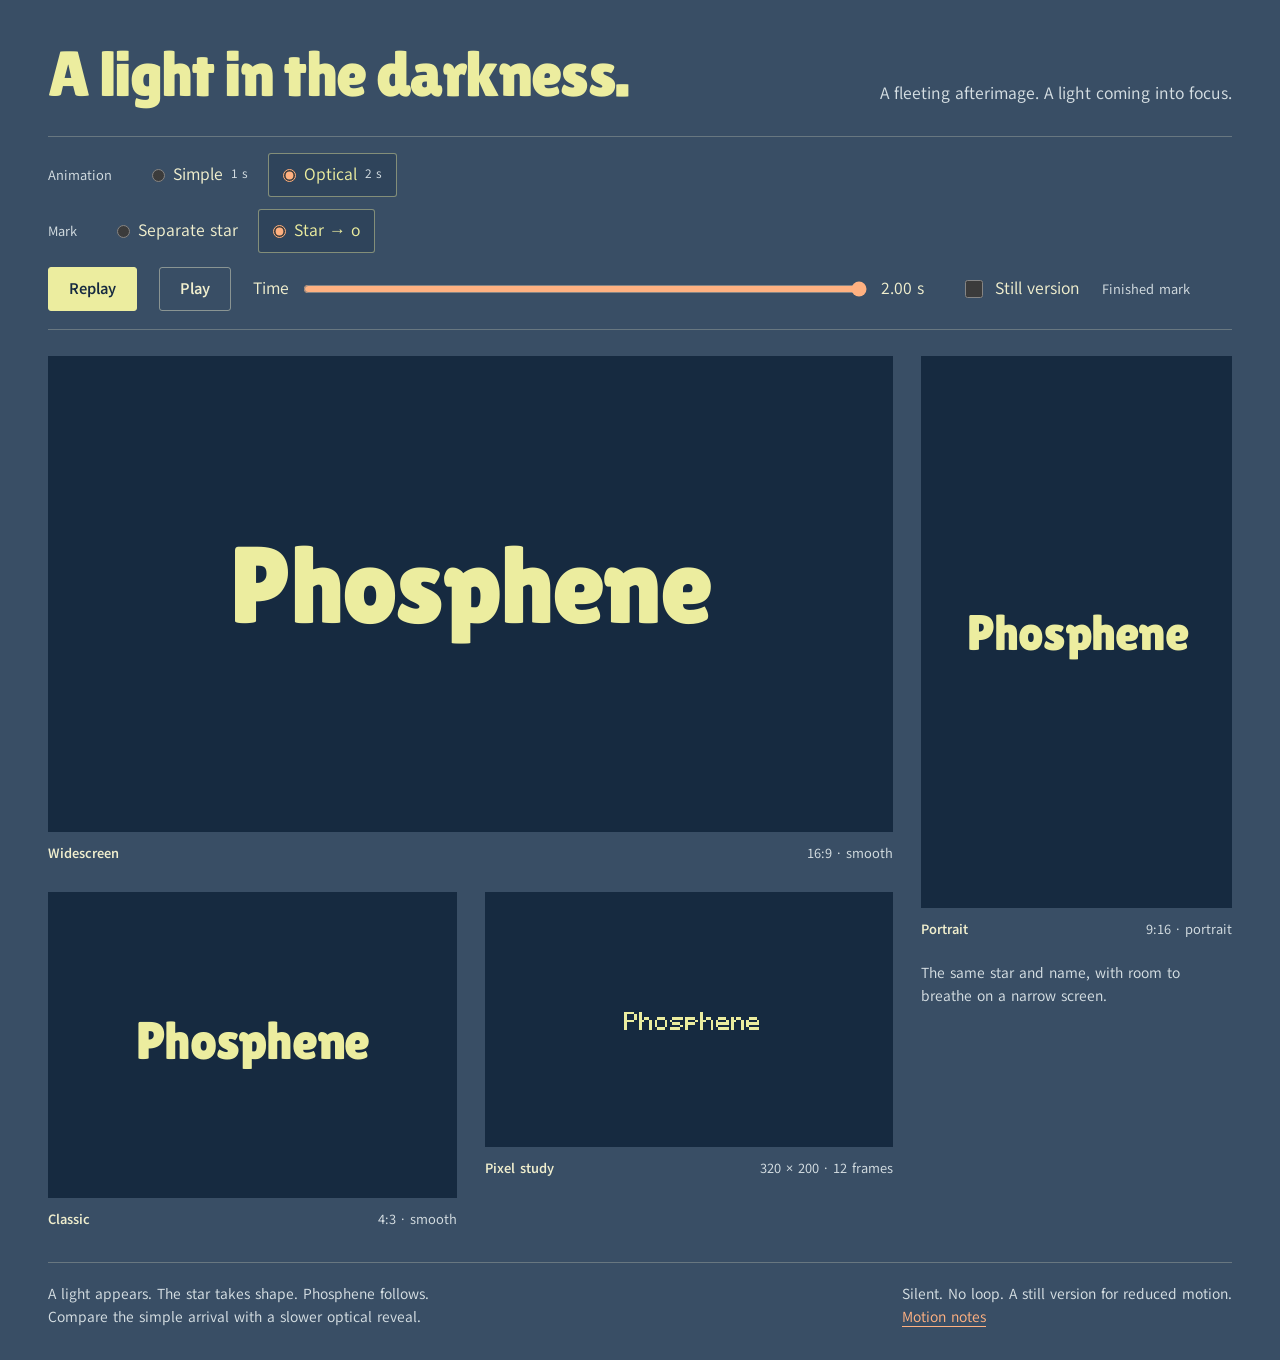
==== commit 4e9119b2: "Set the approved optical ident as the preview default" ====
--- a/prototypes/ident/index.html
+++ b/prototypes/ident/index.html
@@ -4,7 +4,7 @@
 <header><h1>A light in the darkness.</h1><p>A fleeting afterimage. A light coming into focus.</p></header>
 <div class="controls" hidden>
 <fieldset class="variants"><legend>Animation</legend><label><input type="radio" name="variant" value="simple">Simple <small>1 s</small></label><label><input type="radio" name="variant" value="optical" checked>Optical <small>2 s</small></label></fieldset>
-<fieldset class="variants treatments"><legend>Mark</legend><label><input type="radio" name="treatment" value="beside" checked>Separate star</label><label><input type="radio" name="treatment" value="letter">Star → o</label></fieldset>
+<fieldset class="variants treatments"><legend>Mark</legend><label><input type="radio" name="treatment" value="beside">Separate star</label><label><input type="radio" name="treatment" value="letter" checked>Star → o</label></fieldset>
 <button id="replay" type="button">Replay</button><button id="pause" class="secondary" type="button">Play</button>
 <label class="scrubber" for="timeline"><span>Time</span><input id="timeline" type="range" min="0" max="2000" step="10" value="2000"><output id="time" for="timeline">2.00 s</output></label>
 <label class="still-control"><input id="still" type="checkbox">Still version</label><span id="status" class="status" role="status">Ready</span></div>
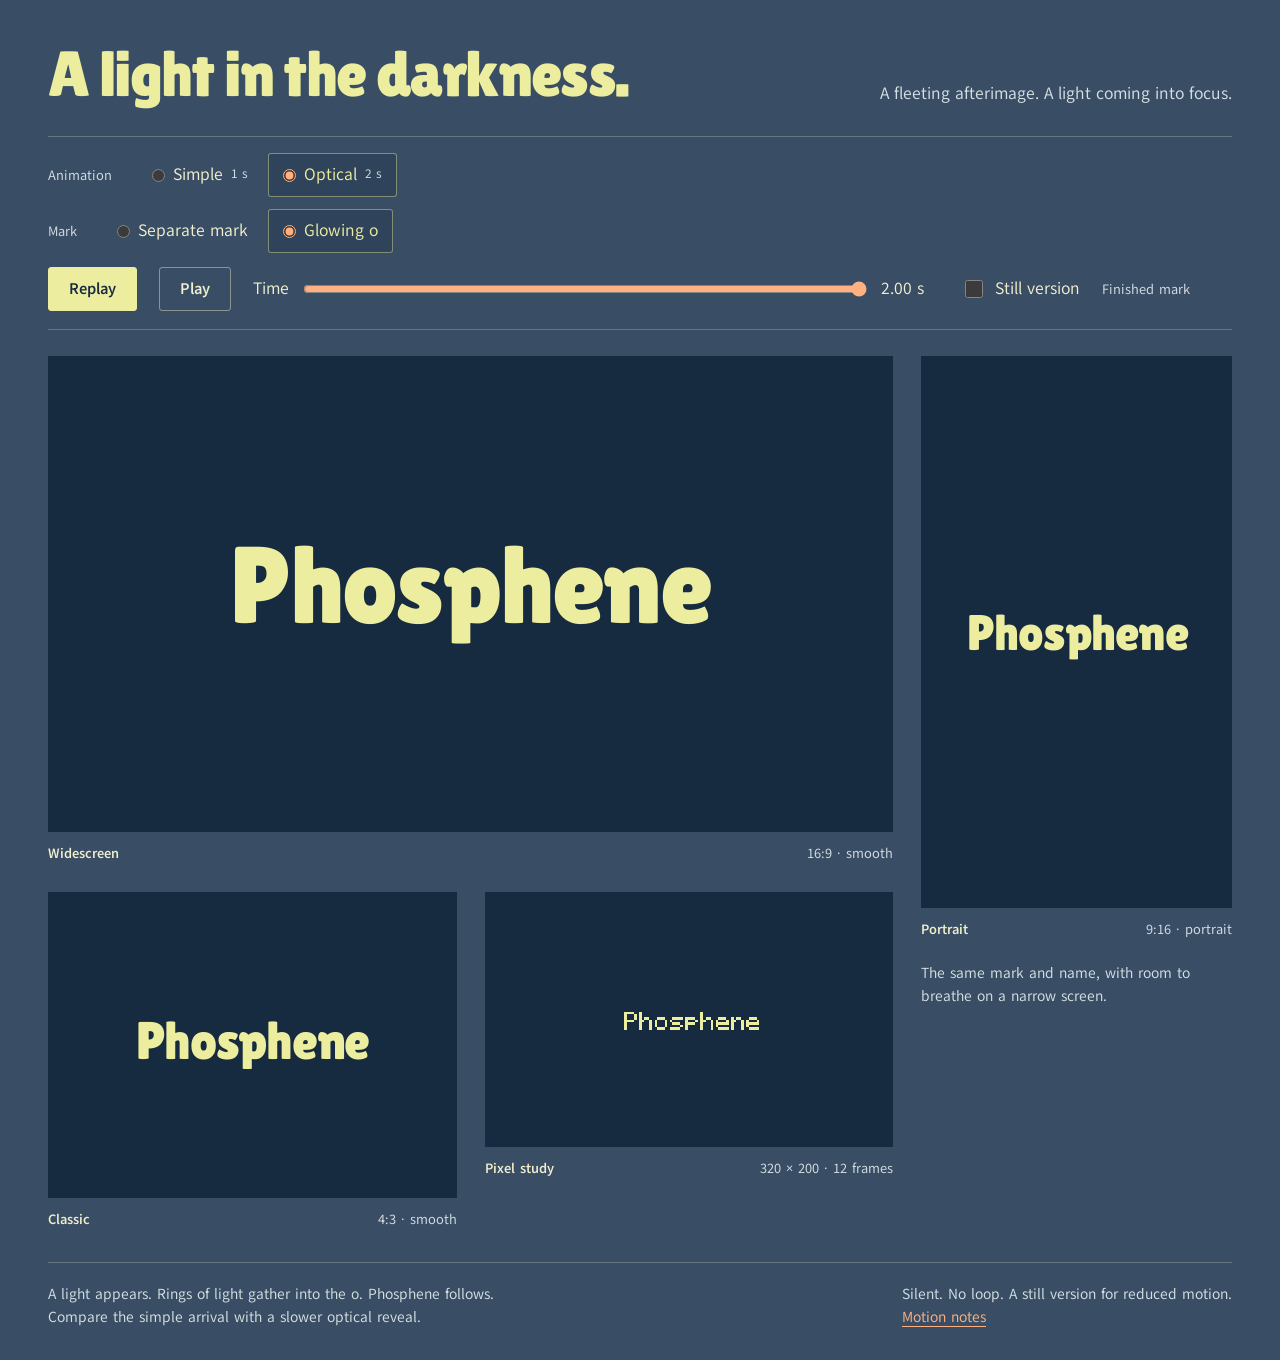
==== commit ff4d8f2e: "Prototype the ident with the glowing o in place of the radial star Steve chose a new Phosphene mark " ====
--- a/prototypes/ident/index.html
+++ b/prototypes/ident/index.html
@@ -4,15 +4,15 @@
 <header><h1>A light in the darkness.</h1><p>A fleeting afterimage. A light coming into focus.</p></header>
 <div class="controls" hidden>
 <fieldset class="variants"><legend>Animation</legend><label><input type="radio" name="variant" value="simple">Simple <small>1 s</small></label><label><input type="radio" name="variant" value="optical" checked>Optical <small>2 s</small></label></fieldset>
-<fieldset class="variants treatments"><legend>Mark</legend><label><input type="radio" name="treatment" value="beside">Separate star</label><label><input type="radio" name="treatment" value="letter" checked>Star → o</label></fieldset>
+<fieldset class="variants treatments"><legend>Mark</legend><label><input type="radio" name="treatment" value="beside">Separate mark</label><label><input type="radio" name="treatment" value="letter" checked>Glowing o</label></fieldset>
 <button id="replay" type="button">Replay</button><button id="pause" class="secondary" type="button">Play</button>
 <label class="scrubber" for="timeline"><span>Time</span><input id="timeline" type="range" min="0" max="2000" step="10" value="2000"><output id="time" for="timeline">2.00 s</output></label>
 <label class="still-control"><input id="still" type="checkbox">Still version</label><span id="status" class="status" role="status">Ready</span></div>
 <div class="board">
-<figure class="widescreen"><div class="stage"><svg class="ident" viewBox="0 0 520 200" role="img" aria-label="Phosphene"><g transform="translate(449 94) scale(2.1)"><circle class="seed" r="1.8"/><g class="rays"><line x1="0" y1="0" x2="16.000" y2="0.000" pathLength="1"/><line x1="0" y1="0" x2="14.782" y2="6.123" pathLength="1"/><line x1="0" y1="0" x2="11.314" y2="11.314" pathLength="1"/><line x1="0" y1="0" x2="6.123" y2="14.782" pathLength="1"/><line x1="0" y1="0" x2="0.000" y2="16.000" pathLength="1"/><line x1="0" y1="0" x2="-6.123" y2="14.782" pathLength="1"/><line x1="0" y1="0" x2="-11.314" y2="11.314" pathLength="1"/><line x1="0" y1="0" x2="-14.782" y2="6.123" pathLength="1"/><line x1="0" y1="0" x2="-16.000" y2="0.000" pathLength="1"/><line x1="0" y1="0" x2="-14.782" y2="-6.123" pathLength="1"/><line x1="0" y1="0" x2="-11.314" y2="-11.314" pathLength="1"/><line x1="0" y1="0" x2="-6.123" y2="-14.782" pathLength="1"/><line x1="0" y1="0" x2="-0.000" y2="-16.000" pathLength="1"/><line x1="0" y1="0" x2="6.123" y2="-14.782" pathLength="1"/><line x1="0" y1="0" x2="11.314" y2="-11.314" pathLength="1"/><line x1="0" y1="0" x2="14.782" y2="-6.123" pathLength="1"/></g></g><text class="ident-name" x="204" y="124" font-size="88" text-anchor="middle">Phosphene</text></svg></div><figcaption><strong>Widescreen</strong><span>16:9 · smooth</span></figcaption></figure>
-<figure class="portrait"><div class="stage"><svg class="ident" viewBox="0 0 320 260" role="img" aria-label="Phosphene"><g transform="translate(160 66) scale(2.25)"><circle class="seed" r="1.8"/><g class="rays"><line x1="0" y1="0" x2="16.000" y2="0.000" pathLength="1"/><line x1="0" y1="0" x2="14.782" y2="6.123" pathLength="1"/><line x1="0" y1="0" x2="11.314" y2="11.314" pathLength="1"/><line x1="0" y1="0" x2="6.123" y2="14.782" pathLength="1"/><line x1="0" y1="0" x2="0.000" y2="16.000" pathLength="1"/><line x1="0" y1="0" x2="-6.123" y2="14.782" pathLength="1"/><line x1="0" y1="0" x2="-11.314" y2="11.314" pathLength="1"/><line x1="0" y1="0" x2="-14.782" y2="6.123" pathLength="1"/><line x1="0" y1="0" x2="-16.000" y2="0.000" pathLength="1"/><line x1="0" y1="0" x2="-14.782" y2="-6.123" pathLength="1"/><line x1="0" y1="0" x2="-11.314" y2="-11.314" pathLength="1"/><line x1="0" y1="0" x2="-6.123" y2="-14.782" pathLength="1"/><line x1="0" y1="0" x2="-0.000" y2="-16.000" pathLength="1"/><line x1="0" y1="0" x2="6.123" y2="-14.782" pathLength="1"/><line x1="0" y1="0" x2="11.314" y2="-11.314" pathLength="1"/><line x1="0" y1="0" x2="14.782" y2="-6.123" pathLength="1"/></g></g><text class="ident-name" x="160" y="186" font-size="61" text-anchor="middle">Phosphene</text></svg></div><figcaption><strong>Portrait</strong><span>9:16 · portrait</span></figcaption><p>The same star and name, with room to breathe on a narrow screen.</p></figure>
-<figure class="classic"><div class="stage"><svg class="ident" viewBox="0 0 520 200" role="img" aria-label="Phosphene"><g transform="translate(449 94) scale(2.1)"><circle class="seed" r="1.8"/><g class="rays"><line x1="0" y1="0" x2="16.000" y2="0.000" pathLength="1"/><line x1="0" y1="0" x2="14.782" y2="6.123" pathLength="1"/><line x1="0" y1="0" x2="11.314" y2="11.314" pathLength="1"/><line x1="0" y1="0" x2="6.123" y2="14.782" pathLength="1"/><line x1="0" y1="0" x2="0.000" y2="16.000" pathLength="1"/><line x1="0" y1="0" x2="-6.123" y2="14.782" pathLength="1"/><line x1="0" y1="0" x2="-11.314" y2="11.314" pathLength="1"/><line x1="0" y1="0" x2="-14.782" y2="6.123" pathLength="1"/><line x1="0" y1="0" x2="-16.000" y2="0.000" pathLength="1"/><line x1="0" y1="0" x2="-14.782" y2="-6.123" pathLength="1"/><line x1="0" y1="0" x2="-11.314" y2="-11.314" pathLength="1"/><line x1="0" y1="0" x2="-6.123" y2="-14.782" pathLength="1"/><line x1="0" y1="0" x2="-0.000" y2="-16.000" pathLength="1"/><line x1="0" y1="0" x2="6.123" y2="-14.782" pathLength="1"/><line x1="0" y1="0" x2="11.314" y2="-11.314" pathLength="1"/><line x1="0" y1="0" x2="14.782" y2="-6.123" pathLength="1"/></g></g><text class="ident-name" x="204" y="124" font-size="88" text-anchor="middle">Phosphene</text></svg></div><figcaption><strong>Classic</strong><span>4:3 · smooth</span></figcaption></figure>
-<figure class="pixel"><div class="stage"><svg class="pixel-fallback" viewBox="0 0 320 200" role="img" aria-label="Phosphene, pixel lettering study"><g fill="#eced9f"><rect x="92" y="94" width="2" height="2"/><rect x="94" y="94" width="2" height="2"/><rect x="96" y="94" width="2" height="2"/><rect x="98" y="94" width="2" height="2"/><rect x="92" y="96" width="2" height="2"/><rect x="100" y="96" width="2" height="2"/><rect x="92" y="98" width="2" height="2"/><rect x="100" y="98" width="2" height="2"/><rect x="92" y="100" width="2" height="2"/><rect x="94" y="100" width="2" height="2"/><rect x="96" y="100" width="2" height="2"/><rect x="98" y="100" width="2" height="2"/><rect x="92" y="102" width="2" height="2"/><rect x="92" y="104" width="2" height="2"/><rect x="92" y="106" width="2" height="2"/><rect x="104" y="94" width="2" height="2"/><rect x="104" y="96" width="2" height="2"/><rect x="104" y="98" width="2" height="2"/><rect x="108" y="98" width="2" height="2"/><rect x="110" y="98" width="2" height="2"/><rect x="104" y="100" width="2" height="2"/><rect x="106" y="100" width="2" height="2"/><rect x="112" y="100" width="2" height="2"/><rect x="104" y="102" width="2" height="2"/><rect x="112" y="102" width="2" height="2"/><rect x="104" y="104" width="2" height="2"/><rect x="112" y="104" width="2" height="2"/><rect x="104" y="106" width="2" height="2"/><rect x="112" y="106" width="2" height="2"/><rect x="118" y="98" width="2" height="2"/><rect x="120" y="98" width="2" height="2"/><rect x="122" y="98" width="2" height="2"/><rect x="116" y="100" width="2" height="2"/><rect x="124" y="100" width="2" height="2"/><rect x="116" y="102" width="2" height="2"/><rect x="124" y="102" width="2" height="2"/><rect x="116" y="104" width="2" height="2"/><rect x="124" y="104" width="2" height="2"/><rect x="118" y="106" width="2" height="2"/><rect x="120" y="106" width="2" height="2"/><rect x="122" y="106" width="2" height="2"/><rect x="130" y="98" width="2" height="2"/><rect x="132" y="98" width="2" height="2"/><rect x="134" y="98" width="2" height="2"/><rect x="136" y="98" width="2" height="2"/><rect x="128" y="100" width="2" height="2"/><rect x="130" y="102" width="2" height="2"/><rect x="132" y="102" width="2" height="2"/><rect x="134" y="102" width="2" height="2"/><rect x="136" y="104" width="2" height="2"/><rect x="128" y="106" width="2" height="2"/><rect x="130" y="106" width="2" height="2"/><rect x="132" y="106" width="2" height="2"/><rect x="134" y="106" width="2" height="2"/><rect x="140" y="98" width="2" height="2"/><rect x="142" y="98" width="2" height="2"/><rect x="144" y="98" width="2" height="2"/><rect x="146" y="98" width="2" height="2"/><rect x="140" y="100" width="2" height="2"/><rect x="148" y="100" width="2" height="2"/><rect x="140" y="102" width="2" height="2"/><rect x="142" y="102" width="2" height="2"/><rect x="144" y="102" width="2" height="2"/><rect x="146" y="102" width="2" height="2"/><rect x="140" y="104" width="2" height="2"/><rect x="140" y="106" width="2" height="2"/><rect x="152" y="94" width="2" height="2"/><rect x="152" y="96" width="2" height="2"/><rect x="152" y="98" width="2" height="2"/><rect x="156" y="98" width="2" height="2"/><rect x="158" y="98" width="2" height="2"/><rect x="152" y="100" width="2" height="2"/><rect x="154" y="100" width="2" height="2"/><rect x="160" y="100" width="2" height="2"/><rect x="152" y="102" width="2" height="2"/><rect x="160" y="102" width="2" height="2"/><rect x="152" y="104" width="2" height="2"/><rect x="160" y="104" width="2" height="2"/><rect x="152" y="106" width="2" height="2"/><rect x="160" y="106" width="2" height="2"/><rect x="166" y="98" width="2" height="2"/><rect x="168" y="98" width="2" height="2"/><rect x="170" y="98" width="2" height="2"/><rect x="164" y="100" width="2" height="2"/><rect x="172" y="100" width="2" height="2"/><rect x="164" y="102" width="2" height="2"/><rect x="166" y="102" width="2" height="2"/><rect x="168" y="102" width="2" height="2"/><rect x="170" y="102" width="2" height="2"/><rect x="172" y="102" width="2" height="2"/><rect x="164" y="104" width="2" height="2"/><rect x="166" y="106" width="2" height="2"/><rect x="168" y="106" width="2" height="2"/><rect x="170" y="106" width="2" height="2"/><rect x="172" y="106" width="2" height="2"/><rect x="176" y="98" width="2" height="2"/><rect x="180" y="98" width="2" height="2"/><rect x="182" y="98" width="2" height="2"/><rect x="176" y="100" width="2" height="2"/><rect x="178" y="100" width="2" height="2"/><rect x="184" y="100" width="2" height="2"/><rect x="176" y="102" width="2" height="2"/><rect x="184" y="102" width="2" height="2"/><rect x="176" y="104" width="2" height="2"/><rect x="184" y="104" width="2" height="2"/><rect x="176" y="106" width="2" height="2"/><rect x="184" y="106" width="2" height="2"/><rect x="190" y="98" width="2" height="2"/><rect x="192" y="98" width="2" height="2"/><rect x="194" y="98" width="2" height="2"/><rect x="188" y="100" width="2" height="2"/><rect x="196" y="100" width="2" height="2"/><rect x="188" y="102" width="2" height="2"/><rect x="190" y="102" width="2" height="2"/><rect x="192" y="102" width="2" height="2"/><rect x="194" y="102" width="2" height="2"/><rect x="196" y="102" width="2" height="2"/><rect x="188" y="104" width="2" height="2"/><rect x="190" y="106" width="2" height="2"/><rect x="192" y="106" width="2" height="2"/><rect x="194" y="106" width="2" height="2"/><rect x="196" y="106" width="2" height="2"/></g><g transform="translate(217 100)" stroke="#eced9f"><line x1="0" y1="0" x2="16.000" y2="0.000" pathLength="1"/><line x1="0" y1="0" x2="14.782" y2="6.123" pathLength="1"/><line x1="0" y1="0" x2="11.314" y2="11.314" pathLength="1"/><line x1="0" y1="0" x2="6.123" y2="14.782" pathLength="1"/><line x1="0" y1="0" x2="0.000" y2="16.000" pathLength="1"/><line x1="0" y1="0" x2="-6.123" y2="14.782" pathLength="1"/><line x1="0" y1="0" x2="-11.314" y2="11.314" pathLength="1"/><line x1="0" y1="0" x2="-14.782" y2="6.123" pathLength="1"/><line x1="0" y1="0" x2="-16.000" y2="0.000" pathLength="1"/><line x1="0" y1="0" x2="-14.782" y2="-6.123" pathLength="1"/><line x1="0" y1="0" x2="-11.314" y2="-11.314" pathLength="1"/><line x1="0" y1="0" x2="-6.123" y2="-14.782" pathLength="1"/><line x1="0" y1="0" x2="-0.000" y2="-16.000" pathLength="1"/><line x1="0" y1="0" x2="6.123" y2="-14.782" pathLength="1"/><line x1="0" y1="0" x2="11.314" y2="-11.314" pathLength="1"/><line x1="0" y1="0" x2="14.782" y2="-6.123" pathLength="1"/></g></svg><canvas id="pixel" width="320" height="200" role="img" aria-label="Phosphene, pixel animation study" hidden></canvas></div><figcaption><strong>Pixel study</strong><span>320 × 200 · 12 frames</span></figcaption></figure>
+<figure class="widescreen"><div class="stage"><svg class="ident" viewBox="0 0 520 200" role="img" aria-label="Phosphene"><g transform="translate(449 94) scale(2.1)"><circle class="seed" r="1.8"/><g class="rings"><circle class="core" r="6.8" stroke-width="3"/><circle r="11" stroke-width="1.2" opacity=".6"/><circle r="14.6" stroke-width=".9" opacity=".3"/></g></g><text class="ident-name" x="204" y="124" font-size="88" text-anchor="middle">Phosphene</text></svg></div><figcaption><strong>Widescreen</strong><span>16:9 · smooth</span></figcaption></figure>
+<figure class="portrait"><div class="stage"><svg class="ident" viewBox="0 0 320 260" role="img" aria-label="Phosphene"><g transform="translate(160 66) scale(2.25)"><circle class="seed" r="1.8"/><g class="rings"><circle class="core" r="6.8" stroke-width="3"/><circle r="11" stroke-width="1.2" opacity=".6"/><circle r="14.6" stroke-width=".9" opacity=".3"/></g></g><text class="ident-name" x="160" y="186" font-size="61" text-anchor="middle">Phosphene</text></svg></div><figcaption><strong>Portrait</strong><span>9:16 · portrait</span></figcaption><p>The same mark and name, with room to breathe on a narrow screen.</p></figure>
+<figure class="classic"><div class="stage"><svg class="ident" viewBox="0 0 520 200" role="img" aria-label="Phosphene"><g transform="translate(449 94) scale(2.1)"><circle class="seed" r="1.8"/><g class="rings"><circle class="core" r="6.8" stroke-width="3"/><circle r="11" stroke-width="1.2" opacity=".6"/><circle r="14.6" stroke-width=".9" opacity=".3"/></g></g><text class="ident-name" x="204" y="124" font-size="88" text-anchor="middle">Phosphene</text></svg></div><figcaption><strong>Classic</strong><span>4:3 · smooth</span></figcaption></figure>
+<figure class="pixel"><div class="stage"><svg class="pixel-fallback" viewBox="0 0 320 200" role="img" aria-label="Phosphene, pixel lettering study"><g fill="#eced9f"><rect x="92" y="94" width="2" height="2"/><rect x="94" y="94" width="2" height="2"/><rect x="96" y="94" width="2" height="2"/><rect x="98" y="94" width="2" height="2"/><rect x="92" y="96" width="2" height="2"/><rect x="100" y="96" width="2" height="2"/><rect x="92" y="98" width="2" height="2"/><rect x="100" y="98" width="2" height="2"/><rect x="92" y="100" width="2" height="2"/><rect x="94" y="100" width="2" height="2"/><rect x="96" y="100" width="2" height="2"/><rect x="98" y="100" width="2" height="2"/><rect x="92" y="102" width="2" height="2"/><rect x="92" y="104" width="2" height="2"/><rect x="92" y="106" width="2" height="2"/><rect x="104" y="94" width="2" height="2"/><rect x="104" y="96" width="2" height="2"/><rect x="104" y="98" width="2" height="2"/><rect x="108" y="98" width="2" height="2"/><rect x="110" y="98" width="2" height="2"/><rect x="104" y="100" width="2" height="2"/><rect x="106" y="100" width="2" height="2"/><rect x="112" y="100" width="2" height="2"/><rect x="104" y="102" width="2" height="2"/><rect x="112" y="102" width="2" height="2"/><rect x="104" y="104" width="2" height="2"/><rect x="112" y="104" width="2" height="2"/><rect x="104" y="106" width="2" height="2"/><rect x="112" y="106" width="2" height="2"/><rect x="118" y="98" width="2" height="2"/><rect x="120" y="98" width="2" height="2"/><rect x="122" y="98" width="2" height="2"/><rect x="116" y="100" width="2" height="2"/><rect x="124" y="100" width="2" height="2"/><rect x="116" y="102" width="2" height="2"/><rect x="124" y="102" width="2" height="2"/><rect x="116" y="104" width="2" height="2"/><rect x="124" y="104" width="2" height="2"/><rect x="118" y="106" width="2" height="2"/><rect x="120" y="106" width="2" height="2"/><rect x="122" y="106" width="2" height="2"/><rect x="130" y="98" width="2" height="2"/><rect x="132" y="98" width="2" height="2"/><rect x="134" y="98" width="2" height="2"/><rect x="136" y="98" width="2" height="2"/><rect x="128" y="100" width="2" height="2"/><rect x="130" y="102" width="2" height="2"/><rect x="132" y="102" width="2" height="2"/><rect x="134" y="102" width="2" height="2"/><rect x="136" y="104" width="2" height="2"/><rect x="128" y="106" width="2" height="2"/><rect x="130" y="106" width="2" height="2"/><rect x="132" y="106" width="2" height="2"/><rect x="134" y="106" width="2" height="2"/><rect x="140" y="98" width="2" height="2"/><rect x="142" y="98" width="2" height="2"/><rect x="144" y="98" width="2" height="2"/><rect x="146" y="98" width="2" height="2"/><rect x="140" y="100" width="2" height="2"/><rect x="148" y="100" width="2" height="2"/><rect x="140" y="102" width="2" height="2"/><rect x="142" y="102" width="2" height="2"/><rect x="144" y="102" width="2" height="2"/><rect x="146" y="102" width="2" height="2"/><rect x="140" y="104" width="2" height="2"/><rect x="140" y="106" width="2" height="2"/><rect x="152" y="94" width="2" height="2"/><rect x="152" y="96" width="2" height="2"/><rect x="152" y="98" width="2" height="2"/><rect x="156" y="98" width="2" height="2"/><rect x="158" y="98" width="2" height="2"/><rect x="152" y="100" width="2" height="2"/><rect x="154" y="100" width="2" height="2"/><rect x="160" y="100" width="2" height="2"/><rect x="152" y="102" width="2" height="2"/><rect x="160" y="102" width="2" height="2"/><rect x="152" y="104" width="2" height="2"/><rect x="160" y="104" width="2" height="2"/><rect x="152" y="106" width="2" height="2"/><rect x="160" y="106" width="2" height="2"/><rect x="166" y="98" width="2" height="2"/><rect x="168" y="98" width="2" height="2"/><rect x="170" y="98" width="2" height="2"/><rect x="164" y="100" width="2" height="2"/><rect x="172" y="100" width="2" height="2"/><rect x="164" y="102" width="2" height="2"/><rect x="166" y="102" width="2" height="2"/><rect x="168" y="102" width="2" height="2"/><rect x="170" y="102" width="2" height="2"/><rect x="172" y="102" width="2" height="2"/><rect x="164" y="104" width="2" height="2"/><rect x="166" y="106" width="2" height="2"/><rect x="168" y="106" width="2" height="2"/><rect x="170" y="106" width="2" height="2"/><rect x="172" y="106" width="2" height="2"/><rect x="176" y="98" width="2" height="2"/><rect x="180" y="98" width="2" height="2"/><rect x="182" y="98" width="2" height="2"/><rect x="176" y="100" width="2" height="2"/><rect x="178" y="100" width="2" height="2"/><rect x="184" y="100" width="2" height="2"/><rect x="176" y="102" width="2" height="2"/><rect x="184" y="102" width="2" height="2"/><rect x="176" y="104" width="2" height="2"/><rect x="184" y="104" width="2" height="2"/><rect x="176" y="106" width="2" height="2"/><rect x="184" y="106" width="2" height="2"/><rect x="190" y="98" width="2" height="2"/><rect x="192" y="98" width="2" height="2"/><rect x="194" y="98" width="2" height="2"/><rect x="188" y="100" width="2" height="2"/><rect x="196" y="100" width="2" height="2"/><rect x="188" y="102" width="2" height="2"/><rect x="190" y="102" width="2" height="2"/><rect x="192" y="102" width="2" height="2"/><rect x="194" y="102" width="2" height="2"/><rect x="196" y="102" width="2" height="2"/><rect x="188" y="104" width="2" height="2"/><rect x="190" y="106" width="2" height="2"/><rect x="192" y="106" width="2" height="2"/><rect x="194" y="106" width="2" height="2"/><rect x="196" y="106" width="2" height="2"/></g><g transform="translate(217 100)" fill="none" stroke="#eced9f"><circle r="6.5" stroke-width="2"/><circle r="11" stroke="#969f79"/><circle r="15" stroke="#56645c"/></g></svg><canvas id="pixel" width="320" height="200" role="img" aria-label="Phosphene, pixel animation study" hidden></canvas></div><figcaption><strong>Pixel study</strong><span>320 × 200 · 12 frames</span></figcaption></figure>
 </div>
-<footer><p>A light appears. The star takes shape. Phosphene follows.<br>Compare the simple arrival with a slower optical reveal.</p><p>Silent. No loop. A still version for reduced motion.<br><a href="README.md">Motion notes</a></p></footer>
+<footer><p>A light appears. Rings of light gather into the o. Phosphene follows.<br>Compare the simple arrival with a slower optical reveal.</p><p>Silent. No loop. A still version for reduced motion.<br><a href="README.md">Motion notes</a></p></footer>
 </main></body></html>
--- a/prototypes/ident/ident.css
+++ b/prototypes/ident/ident.css
@@ -34,7 +34,7 @@
 .ident { width: 76%; max-height: 70%; color: var(--citron); overflow: visible; }
 .portrait .ident { width: 85%; }
 .ident text { font-family: Lilita, sans-serif; fill: currentColor; letter-spacing: -.025em; }
-.rays { fill: none; stroke: currentColor; stroke-width: .8; }
+.rings { fill: none; stroke: currentColor; }
 .seed { fill: currentColor; opacity: 0; }
 canvas, .pixel-fallback { display: block; width: 100%; height: 100%; image-rendering: pixelated; }
 figcaption { display: flex; justify-content: space-between; gap: 14px; padding-top: 11px; font-size: 14px; color: var(--muted); }
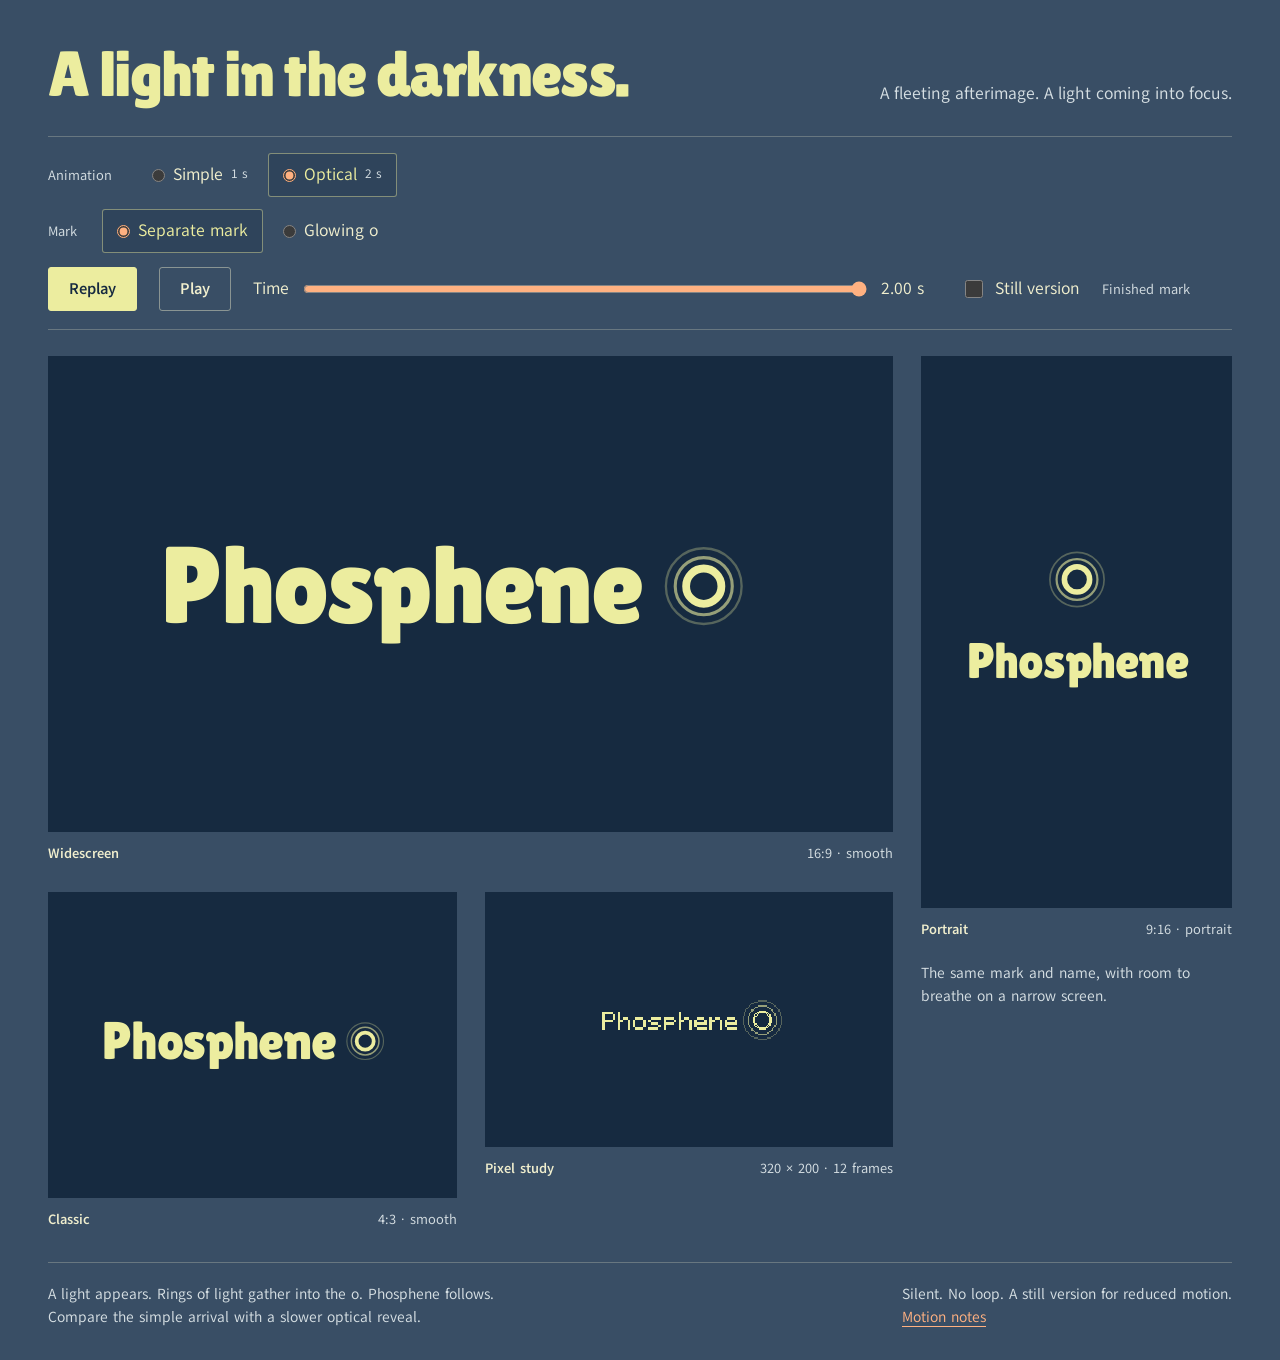
==== commit f3059d21: "Make the separate mark the ident's default ending Steve chose it for the glowing o: the finished fra" ====
--- a/prototypes/ident/index.html
+++ b/prototypes/ident/index.html
@@ -4,7 +4,7 @@
 <header><h1>A light in the darkness.</h1><p>A fleeting afterimage. A light coming into focus.</p></header>
 <div class="controls" hidden>
 <fieldset class="variants"><legend>Animation</legend><label><input type="radio" name="variant" value="simple">Simple <small>1 s</small></label><label><input type="radio" name="variant" value="optical" checked>Optical <small>2 s</small></label></fieldset>
-<fieldset class="variants treatments"><legend>Mark</legend><label><input type="radio" name="treatment" value="beside">Separate mark</label><label><input type="radio" name="treatment" value="letter" checked>Glowing o</label></fieldset>
+<fieldset class="variants treatments"><legend>Mark</legend><label><input type="radio" name="treatment" value="beside" checked>Separate mark</label><label><input type="radio" name="treatment" value="letter">Glowing o</label></fieldset>
 <button id="replay" type="button">Replay</button><button id="pause" class="secondary" type="button">Play</button>
 <label class="scrubber" for="timeline"><span>Time</span><input id="timeline" type="range" min="0" max="2000" step="10" value="2000"><output id="time" for="timeline">2.00 s</output></label>
 <label class="still-control"><input id="still" type="checkbox">Still version</label><span id="status" class="status" role="status">Ready</span></div>
